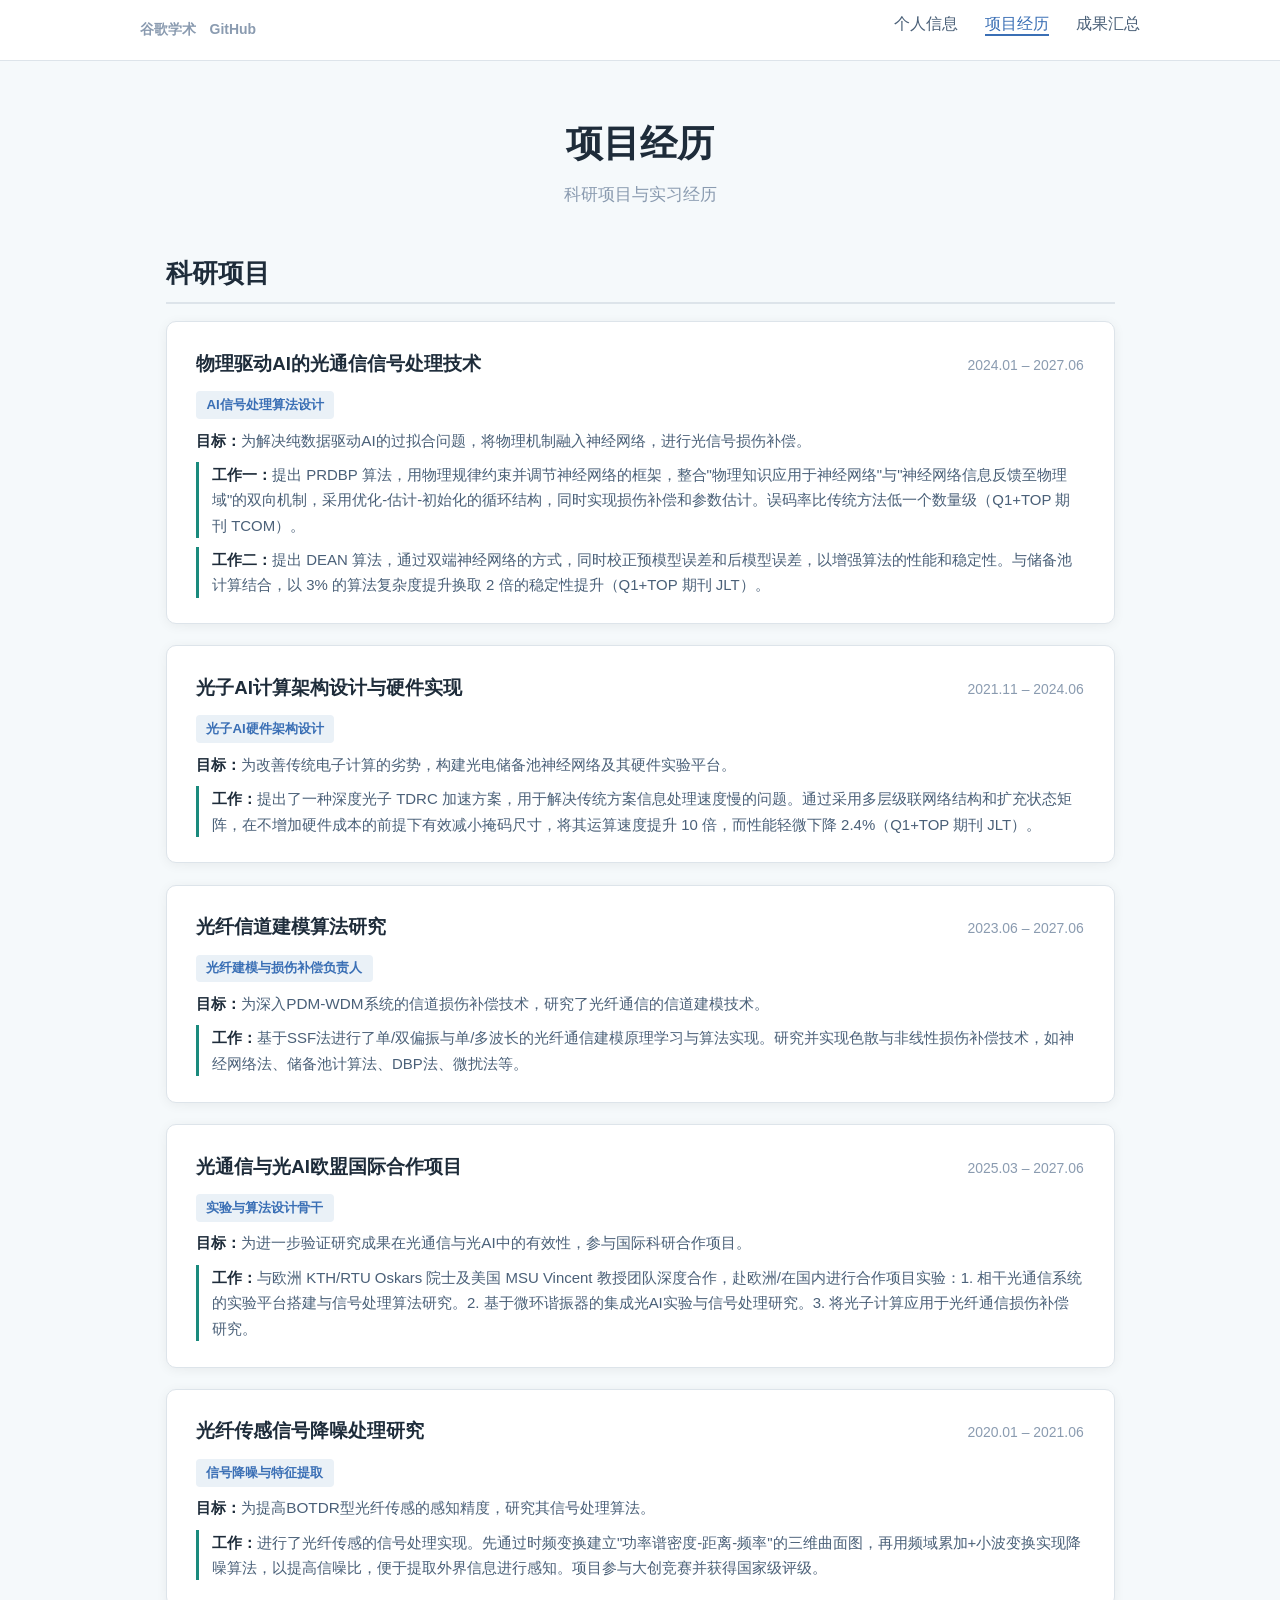
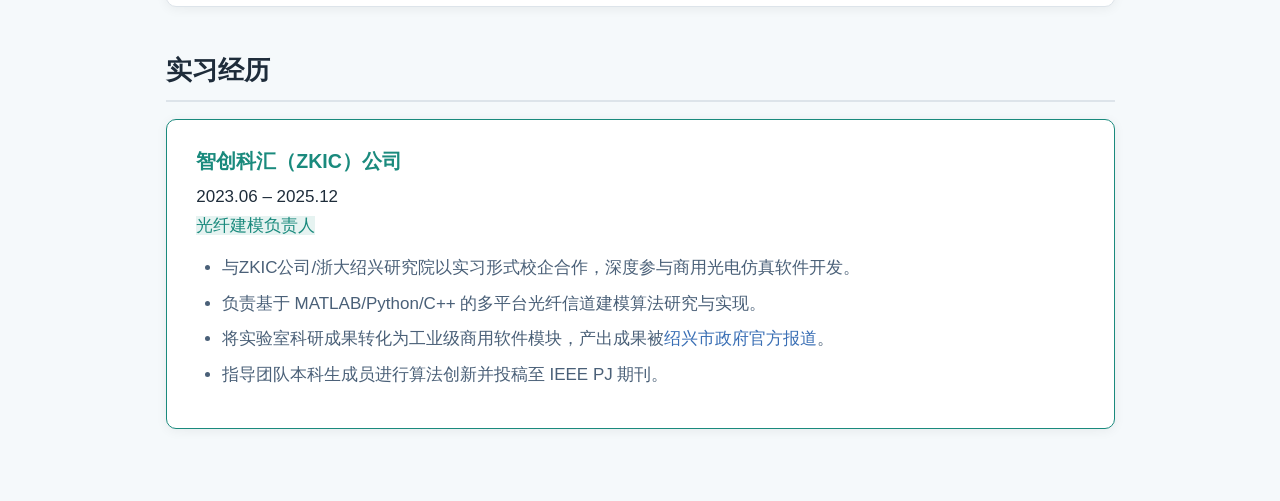
==== projects.html @ 1ad033b2 "update layout" ====
<!DOCTYPE html>
<html lang="zh-CN">
<head>
  <meta charset="UTF-8">
  <meta name="viewport" content="width=device-width, initial-scale=1.0">
  <title>项目经历</title>
  <link rel="stylesheet" href="css/style.css">
</head>
<body>

<nav>
  <div class="nav-inner">
    <div class="nav-ext">
      <a href="https://scholar.google.com/citations?user=K3w2-VYAAAAJ&hl=EN">谷歌学术</a>
      <a href="https://github.com/PDogan233">GitHub</a>
    </div>
    <ul class="nav-links">
      <li><a href="index.html" data-page="index.html">个人信息</a></li>
      <li><a href="projects.html" data-page="projects.html">项目经历</a></li>
      <li><a href="publications.html" data-page="publications.html">成果汇总</a></li>
    </ul>
  </div>
</nav>

<main>

  <h1 style="text-align:center;">项目经历</h1>
  <p style="text-align:center;color:var(--muted);margin-bottom:2rem;">科研项目与实习经历</p>

  <!-- ====== 科研项目 ====== -->
  <h2>科研项目</h2>

  <!-- Project 1 -->
  <div class="proj-card">
    <div class="proj-head">
      <h3>物理驱动AI的光通信信号处理技术</h3>
      <span class="proj-period">2024.01 – 2027.06</span>
    </div>
    <span class="proj-role">AI信号处理算法设计</span>
    <div class="proj-goal"><strong>目标：</strong>为解决纯数据驱动AI的过拟合问题，将物理机制融入神经网络，进行光信号损伤补偿。</div>
    <div class="proj-outcome">
      <strong>工作一：</strong>提出 PRDBP 算法，用物理规律约束并调节神经网络的框架，整合"物理知识应用于神经网络"与"神经网络信息反馈至物理域"的双向机制，采用优化-估计-初始化的循环结构，同时实现损伤补偿和参数估计。误码率比传统方法低一个数量级（Q1+TOP 期刊 TCOM）。
    </div>
    <div class="proj-outcome" style="margin-top:.5rem;">
      <strong>工作二：</strong>提出 DEAN 算法，通过双端神经网络的方式，同时校正预模型误差和后模型误差，以增强算法的性能和稳定性。与储备池计算结合，以 3% 的算法复杂度提升换取 2 倍的稳定性提升（Q1+TOP 期刊 JLT）。
    </div>
  </div>

  <!-- Project 2 -->
  <div class="proj-card">
    <div class="proj-head">
      <h3>光子AI计算架构设计与硬件实现</h3>
      <span class="proj-period">2021.11 – 2024.06</span>
    </div>
    <span class="proj-role">光子AI硬件架构设计</span>
    <div class="proj-goal"><strong>目标：</strong>为改善传统电子计算的劣势，构建光电储备池神经网络及其硬件实验平台。</div>
    <div class="proj-outcome">
      <strong>工作：</strong>提出了一种深度光子 TDRC 加速方案，用于解决传统方案信息处理速度慢的问题。通过采用多层级联网络结构和扩充状态矩阵，在不增加硬件成本的前提下有效减小掩码尺寸，将其运算速度提升 10 倍，而性能轻微下降 2.4%（Q1+TOP 期刊 JLT）。
    </div>
  </div>

  <!-- Project 3 -->
  <div class="proj-card">
    <div class="proj-head">
      <h3>光纤信道建模算法研究</h3>
      <span class="proj-period">2023.06 – 2027.06</span>
    </div>
    <span class="proj-role">光纤建模与损伤补偿负责人</span>
    <div class="proj-goal"><strong>目标：</strong>为深入PDM-WDM系统的信道损伤补偿技术，研究了光纤通信的信道建模技术。</div>
    <div class="proj-outcome">
      <strong>工作：</strong>基于SSF法进行了单/双偏振与单/多波长的光纤通信建模原理学习与算法实现。研究并实现色散与非线性损伤补偿技术，如神经网络法、储备池计算法、DBP法、微扰法等。
    </div>
  </div>

  <!-- Project 4 -->
  <div class="proj-card">
    <div class="proj-head">
      <h3>光通信与光AI欧盟国际合作项目</h3>
      <span class="proj-period">2025.03 – 2027.06</span>
    </div>
    <span class="proj-role">实验与算法设计骨干</span>
    <div class="proj-goal"><strong>目标：</strong>为进一步验证研究成果在光通信与光AI中的有效性，参与国际科研合作项目。</div>
    <div class="proj-outcome">
      <strong>工作：</strong>与欧洲 KTH/RTU Oskars 院士及美国 MSU Vincent 教授团队深度合作，赴欧洲/在国内进行合作项目实验：1. 相干光通信系统的实验平台搭建与信号处理算法研究。2. 基于微环谐振器的集成光AI实验与信号处理研究。3. 将光子计算应用于光纤通信损伤补偿研究。
    </div>
  </div>

  <!-- Project 5 -->
  <div class="proj-card">
    <div class="proj-head">
      <h3>光纤传感信号降噪处理研究</h3>
      <span class="proj-period">2020.01 – 2021.06</span>
    </div>
    <span class="proj-role">信号降噪与特征提取</span>
    <div class="proj-goal"><strong>目标：</strong>为提高BOTDR型光纤传感的感知精度，研究其信号处理算法。</div>
    <div class="proj-outcome">
      <strong>工作：</strong>进行了光纤传感的信号处理实现。先通过时频变换建立"功率谱密度-距离-频率"的三维曲面图，再用频域累加+小波变换实现降噪算法，以提高信噪比，便于提取外界信息进行感知。项目参与大创竞赛并获得国家级评级。
    </div>
  </div>

  <!-- ====== 实习经历 ====== -->
  <h2>实习经历</h2>

  <div class="intern-card">
    <div class="proj-head">
      <h3>智创科汇（ZKIC）公司</h3>
      <span class="proj-period">2023.06 – 2025.12</span>
    </div>
    <span class="proj-role" style="background:#e6f3f1;color:var(--accent);">光纤建模负责人</span>
    <ul style="margin-top:.75rem;">
      <li>与ZKIC公司/浙大绍兴研究院以实习形式校企合作，深度参与商用光电仿真软件开发。</li>
      <li>负责基于 MATLAB/Python/C++ 的多平台光纤信道建模算法研究与实现。</li>
      <li>将实验室科研成果转化为工业级商用软件模块，产出成果被<a href="https://mp.weixin.qq.com/s/rznr2Fu4Wmu6DRkxdVBb4A">绍兴市政府官方报道</a>。</li>
      <li>指导团队本科生成员进行算法创新并投稿至 IEEE PJ 期刊。</li>
    </ul>
  </div>

</main>


<script src="js/main.js"></script>
</body>
</html>
---- css/style.css ----
/* ===== Reset & Variables ===== */
*, *::before, *::after { box-sizing: border-box; margin: 0; padding: 0; }

:root {
  --bg:        #f5f9fb;
  --surface:   #ffffff;
  --primary:   #3a6fb5;
  --primary-d: #2b5590;
  --accent:    #1a8a7d;
  --text:      #1e2c3a;
  --text-l:    #4a6078;
  --border:    #dde4ea;
  --muted:     #8a9bb0;
  --radius:    10px;
  --shadow:    0 2px 12px rgba(0,0,0,.06);
  --max-w:     1000px;
}

html { font-size: 17px; scroll-behavior: smooth; }

body {
  font-family: -apple-system, BlinkMacSystemFont, "Segoe UI", Roboto, Oxygen,
    Ubuntu, Cantarell, "Helvetica Neue", "Microsoft YaHei", "微软雅黑", sans-serif;
  color: var(--text); background: var(--bg); line-height: 1.7;
  min-height: 100vh; display: flex; flex-direction: column;
}

/* ===== Navigation ===== */
nav {
  background: var(--surface); border-bottom: 1px solid var(--border);
  padding: 0 1.5rem; position: sticky; top: 0; z-index: 100;
}
.nav-inner {
  max-width: var(--max-w); margin: 0 auto;
  display: flex; align-items: center; justify-content: space-between; height: 60px;
}
.nav-ext { display: flex; gap: .8rem; align-items: center; }
.nav-ext a {
  font-size: .82rem; font-weight: 600; color: var(--muted); text-decoration: none;
  transition: color .2s;
}
.nav-ext a:hover { color: var(--primary); }
.nav-links { display: flex; gap: 1.6rem; list-style: none; align-items: center; }
.nav-links a {
  text-decoration: none; color: var(--text-l); font-weight: 500; font-size: 0.95rem;
  padding-bottom: 2px; border-bottom: 2px solid transparent; transition: color .2s;
}
.nav-links a:hover, .nav-links a.active { color: var(--primary); border-bottom-color: var(--primary); }

/* ===== Main ===== */
main {
  flex: 1; max-width: var(--max-w); width: 100%; margin: 0 auto; padding: 3rem 1.5rem;
}

/* ===== Typography ===== */
h1 { font-size: 2.2rem; color: var(--text); margin-bottom: .3rem; }
h2 {
  font-size: 1.5rem; color: var(--text); margin: 2.5rem 0 1rem;
  padding-bottom: .4rem; border-bottom: 2px solid var(--border);
}
h3 { font-size: 1.15rem; color: var(--primary); margin: 1.5rem 0 .5rem; }
p  { color: var(--text-l); margin-bottom: .75rem; }
a  { color: var(--primary); text-decoration: none; }
a:hover { text-decoration: underline; }
strong { color: var(--text); }
ul, ol { color: var(--text-l); margin: .5rem 0 .75rem 1.5rem; }
li { margin-bottom: .4rem; }
hr { border: none; border-top: 1px solid var(--border); margin: 2rem 0; }

/* ===== Tables ===== */
table { width: 100%; border-collapse: collapse; margin: 1rem 0; font-size: .88rem; }
td, th { padding: .5rem .75rem; border-bottom: 1px solid var(--border); color: var(--text-l); text-align: left; }
th { font-weight: 600; color: var(--text); }

/* ===== Cards ===== */
.card-grid {
  display: grid; grid-template-columns: repeat(auto-fill, minmax(260px, 1fr)); gap: 1rem; margin: 1rem 0;
}
.card {
  background: var(--surface); border: 1px solid var(--border);
  border-radius: var(--radius); padding: 1.25rem 1.5rem; box-shadow: var(--shadow);
}
.card h4 { color: var(--accent); margin-bottom: .3rem; font-size: .95rem; }

/* ===== Home / Personal Info ===== */
.hero {
  text-align: center; padding: .5rem 0 1rem;
  max-width: 640px; margin: 0 auto;
}
.hero-photo {
  width: 150px; height: 150px; border-radius: 50%;
  background: linear-gradient(135deg, #3a6fb5, #1a8a7d);
  display: inline-flex; align-items: center; justify-content: center;
  color: #fff; font-size: .8rem; font-weight: 500; text-align: center; line-height: 1.3;
  box-shadow: 0 6px 24px rgba(58,111,181,.22); margin-bottom: 1.5rem;
}
.hero h1 { font-size: 2.4rem; }
.hero h1 span { color: var(--primary); }
.hero .info-line { font-size: .95rem; color: var(--text-l); margin-bottom: .2rem; }

.info-table { width: 100%; max-width: 550px; margin: 0 auto 1.5rem; }
.info-table td { padding: .3rem .5rem; border: none; font-size: .9rem; }
.info-table td:first-child { font-weight: 600; color: var(--text); width: 85px; white-space: nowrap; }

/* ===== Education items ===== */
.edu-item {
  background: var(--surface); border: 1px solid var(--border);
  border-radius: var(--radius); padding: 1.25rem 1.5rem; margin-bottom: .75rem; box-shadow: var(--shadow);
}
.edu-item .edu-head { display: flex; justify-content: space-between; flex-wrap: wrap; gap: .5rem; margin-bottom: .25rem; }
.edu-item .edu-school { font-weight: 700; font-size: 1.05rem; color: var(--text); }
.edu-item .edu-period { font-size: .85rem; color: var(--muted); font-weight: 500; white-space: nowrap; }
.edu-item .edu-detail { font-size: .88rem; color: var(--text-l); margin-top: .2rem; }

/* ===== Research / Project cards ===== */
.proj-card {
  background: var(--surface); border: 1px solid var(--border);
  border-radius: var(--radius); padding: 1.5rem 1.75rem; margin-bottom: 1.25rem;
  box-shadow: var(--shadow); transition: transform .2s, box-shadow .2s;
}
.proj-card:hover { transform: translateY(-2px); box-shadow: 0 8px 28px rgba(0,0,0,.1); }
.proj-card h3 { font-size: 1.1rem; color: var(--text); margin: 0 0 .3rem; }
.proj-card .proj-head { display: flex; justify-content: space-between; flex-wrap: wrap; gap: .5rem; align-items: baseline; }
.proj-card .proj-period { font-size: .82rem; color: var(--muted); font-weight: 500; white-space: nowrap; }
.proj-card .proj-role { display: inline-block; background: #eaf1f7; color: var(--primary); padding: .15rem .6rem; border-radius: 4px; font-size: .78rem; font-weight: 600; margin: .4rem 0 .5rem; }
.proj-card .proj-goal { font-size: .9rem; color: var(--text-l); margin-bottom: .5rem; }
.proj-card .proj-outcome { font-size: .88rem; color: var(--text-l); padding-left: .75rem; border-left: 3px solid var(--accent); }

/* ===== Internship card ===== */
.intern-card {
  background: var(--surface); border: 1px solid var(--accent);
  border-radius: var(--radius); padding: 1.5rem 1.75rem; margin-bottom: 1.25rem;
  box-shadow: var(--shadow);
}
.intern-card h3 { color: var(--accent); margin: 0 0 .3rem; }

/* ===== Skills tags ===== */
.tags { display: flex; flex-wrap: wrap; gap: .4rem; margin-top: .5rem; }
.tag {
  background: #eaf1f7; color: var(--primary);
  padding: .25rem .65rem; border-radius: 20px; font-size: .8rem; font-weight: 500;
}

/* ===== Footer ===== */
footer {
  text-align: center; padding: 1.5rem; color: var(--muted);
  font-size: .8rem; border-top: 1px solid var(--border); background: var(--surface);
}

/* ===== Responsive ===== */
@media (max-width: 700px) {
  .nav-links { gap: .8rem; }
  .nav-links a { font-size: .82rem; }
  .hero h1 { font-size: 1.8rem; }
}
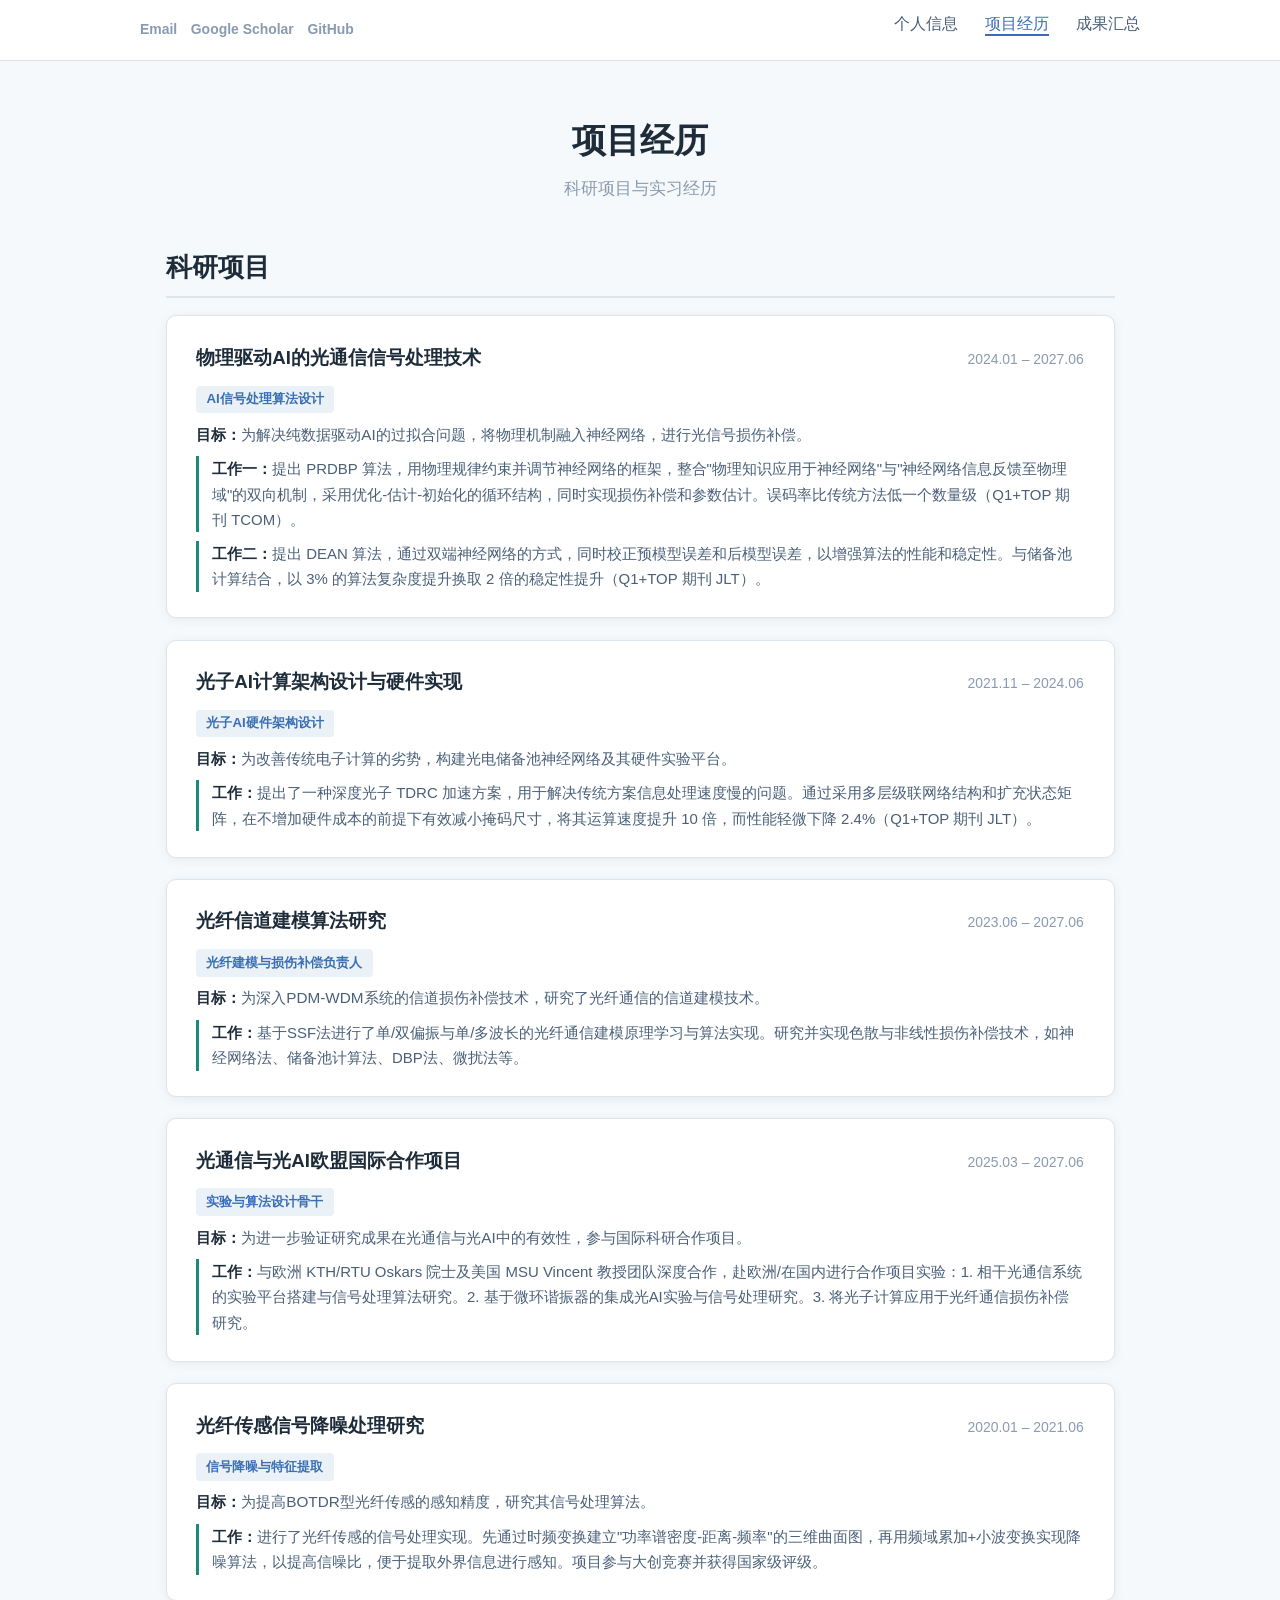
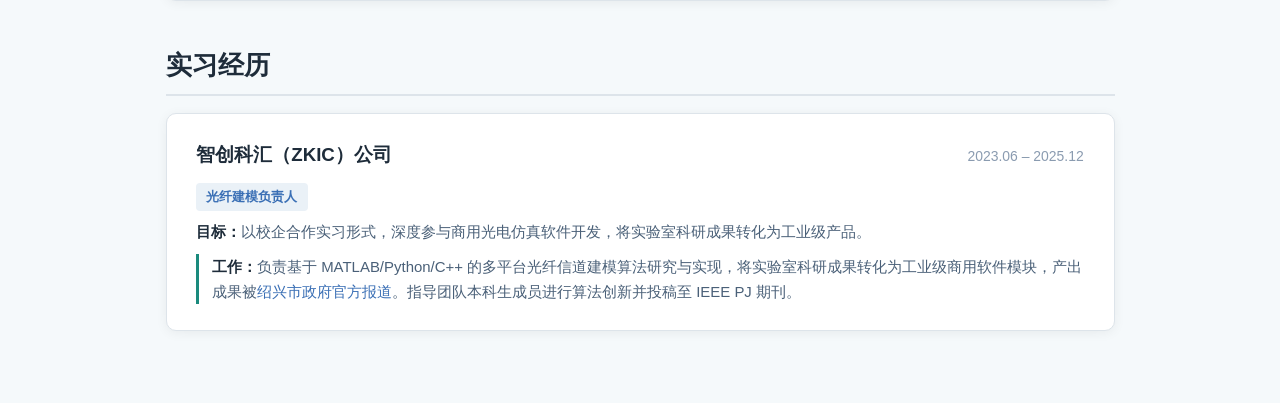
==== commit 72819940: "version init" ====
--- a/projects.html
+++ b/projects.html
@@ -11,7 +11,8 @@
 <nav>
   <div class="nav-inner">
     <div class="nav-ext">
-      <a href="https://scholar.google.com/citations?user=K3w2-VYAAAAJ&hl=EN">谷歌学术</a>
+      <a href="mailto:zhangjh914@zju.edu.cn">Email</a>
+      <a href="https://scholar.google.com/citations?user=K3w2-VYAAAAJ&hl=EN">Google Scholar</a>
       <a href="https://github.com/PDogan233">GitHub</a>
     </div>
     <ul class="nav-links">
@@ -101,18 +102,16 @@
   <!-- ====== 实习经历 ====== -->
   <h2>实习经历</h2>
 
-  <div class="intern-card">
+  <div class="proj-card">
     <div class="proj-head">
       <h3>智创科汇（ZKIC）公司</h3>
       <span class="proj-period">2023.06 – 2025.12</span>
     </div>
-    <span class="proj-role" style="background:#e6f3f1;color:var(--accent);">光纤建模负责人</span>
-    <ul style="margin-top:.75rem;">
-      <li>与ZKIC公司/浙大绍兴研究院以实习形式校企合作，深度参与商用光电仿真软件开发。</li>
-      <li>负责基于 MATLAB/Python/C++ 的多平台光纤信道建模算法研究与实现。</li>
-      <li>将实验室科研成果转化为工业级商用软件模块，产出成果被<a href="https://mp.weixin.qq.com/s/rznr2Fu4Wmu6DRkxdVBb4A">绍兴市政府官方报道</a>。</li>
-      <li>指导团队本科生成员进行算法创新并投稿至 IEEE PJ 期刊。</li>
-    </ul>
+    <span class="proj-role">光纤建模负责人</span>
+    <div class="proj-goal"><strong>目标：</strong>以校企合作实习形式，深度参与商用光电仿真软件开发，将实验室科研成果转化为工业级产品。</div>
+    <div class="proj-outcome">
+      <strong>工作：</strong>负责基于 MATLAB/Python/C++ 的多平台光纤信道建模算法研究与实现，将实验室科研成果转化为工业级商用软件模块，产出成果被<a href="https://mp.weixin.qq.com/s/rznr2Fu4Wmu6DRkxdVBb4A">绍兴市政府官方报道</a>。指导团队本科生成员进行算法创新并投稿至 IEEE PJ 期刊。
+    </div>
   </div>
 
 </main>
--- a/css/style.css
+++ b/css/style.css
@@ -53,7 +53,7 @@
 }
 
 /* ===== Typography ===== */
-h1 { font-size: 2.2rem; color: var(--text); margin-bottom: .3rem; }
+h1 { font-size: 2.0rem; color: var(--text); margin-bottom: .3rem; }
 h2 {
   font-size: 1.5rem; color: var(--text); margin: 2.5rem 0 1rem;
   padding-bottom: .4rem; border-bottom: 2px solid var(--border);
@@ -88,13 +88,11 @@
   max-width: 640px; margin: 0 auto;
 }
 .hero-photo {
-  width: 150px; height: 150px; border-radius: 50%;
-  background: linear-gradient(135deg, #3a6fb5, #1a8a7d);
-  display: inline-flex; align-items: center; justify-content: center;
-  color: #fff; font-size: .8rem; font-weight: 500; text-align: center; line-height: 1.3;
-  box-shadow: 0 6px 24px rgba(58,111,181,.22); margin-bottom: 1.5rem;
+  width: 150px; height: 210px; border-radius: 6px;
+  object-fit: cover; display: block; margin: 0 auto 1.5rem;
+  box-shadow: 0 6px 24px rgba(58,111,181,.22);
 }
-.hero h1 { font-size: 2.4rem; }
+.hero h1 { font-size: 1.8rem; }
 .hero h1 span { color: var(--primary); }
 .hero .info-line { font-size: .95rem; color: var(--text-l); margin-bottom: .2rem; }
 
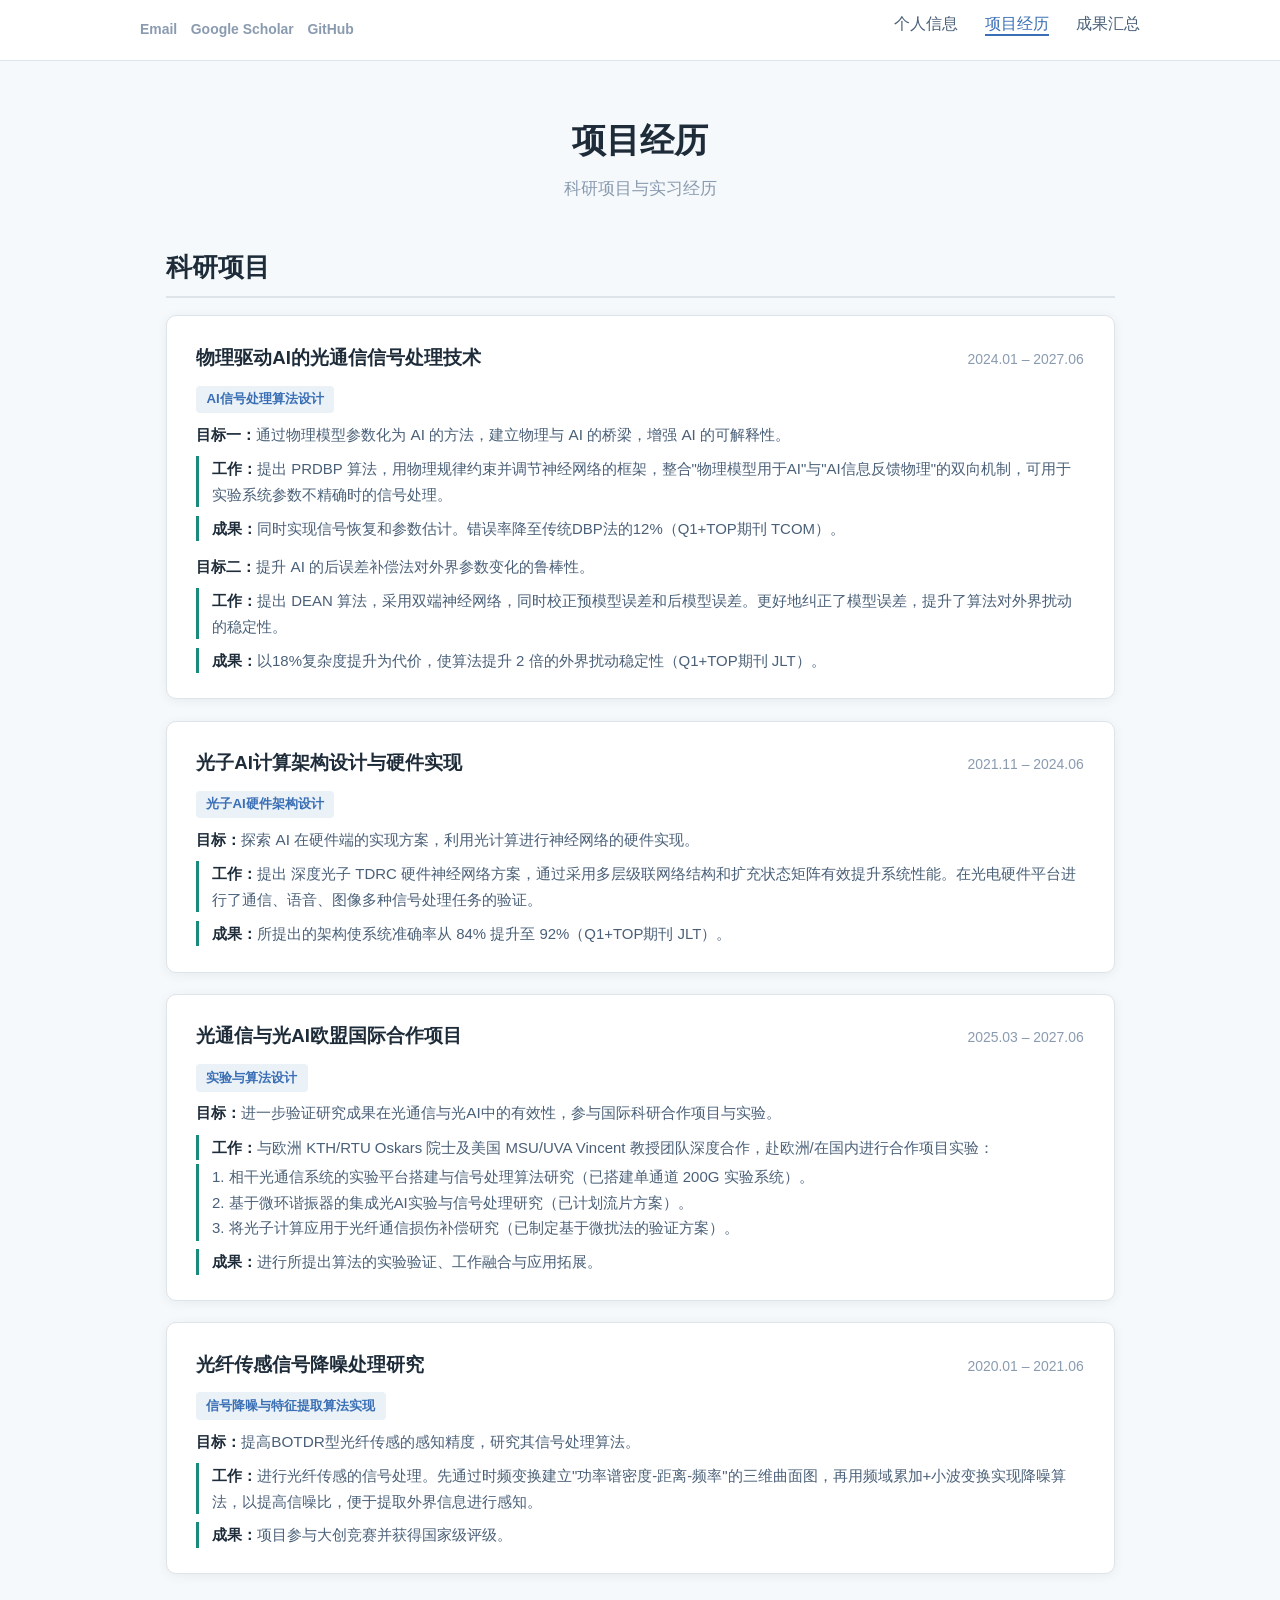
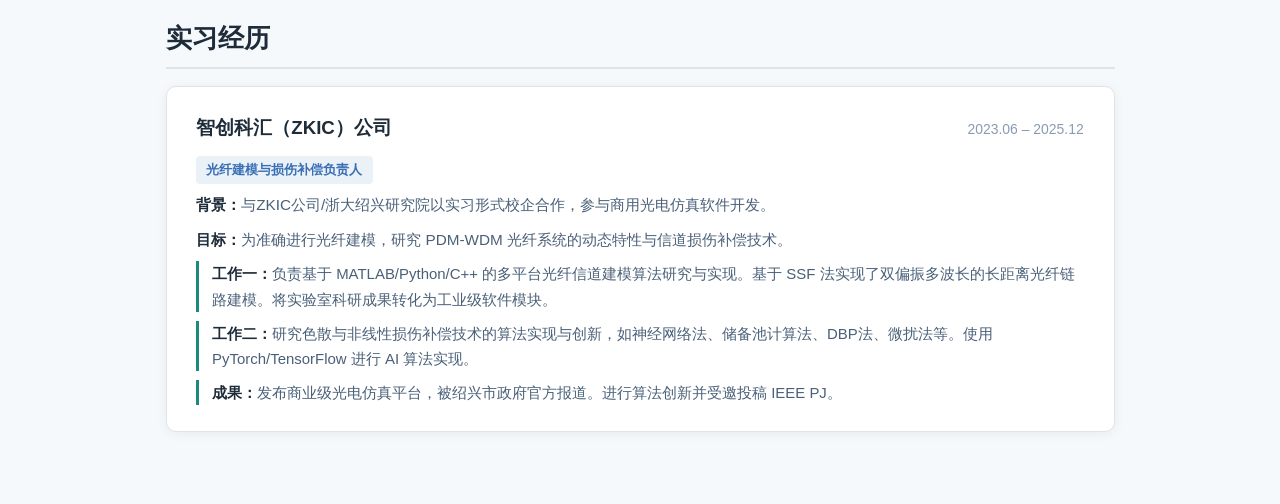
==== commit e6e0f2a3: "update project des" ====
--- a/projects.html
+++ b/projects.html
@@ -38,12 +38,19 @@
       <span class="proj-period">2024.01 – 2027.06</span>
     </div>
     <span class="proj-role">AI信号处理算法设计</span>
-    <div class="proj-goal"><strong>目标：</strong>为解决纯数据驱动AI的过拟合问题，将物理机制融入神经网络，进行光信号损伤补偿。</div>
+    <div class="proj-goal"><strong>目标一：</strong>通过物理模型参数化为 AI 的方法，建立物理与 AI 的桥梁，增强 AI 的可解释性。</div>
     <div class="proj-outcome">
-      <strong>工作一：</strong>提出 PRDBP 算法，用物理规律约束并调节神经网络的框架，整合"物理知识应用于神经网络"与"神经网络信息反馈至物理域"的双向机制，采用优化-估计-初始化的循环结构，同时实现损伤补偿和参数估计。误码率比传统方法低一个数量级（Q1+TOP 期刊 TCOM）。
+      <strong>工作：</strong>提出 PRDBP 算法，用物理规律约束并调节神经网络的框架，整合"物理模型用于AI"与"AI信息反馈物理"的双向机制，可用于实验系统参数不精确时的信号处理。
     </div>
     <div class="proj-outcome" style="margin-top:.5rem;">
-      <strong>工作二：</strong>提出 DEAN 算法，通过双端神经网络的方式，同时校正预模型误差和后模型误差，以增强算法的性能和稳定性。与储备池计算结合，以 3% 的算法复杂度提升换取 2 倍的稳定性提升（Q1+TOP 期刊 JLT）。
+      <strong>成果：</strong>同时实现信号恢复和参数估计。错误率降至传统DBP法的12%（Q1+TOP期刊 TCOM）。
+    </div>
+    <div class="proj-goal" style="margin-top:.75rem;"><strong>目标二：</strong>提升 AI 的后误差补偿法对外界参数变化的鲁棒性。</div>
+    <div class="proj-outcome">
+      <strong>工作：</strong>提出 DEAN 算法，采用双端神经网络，同时校正预模型误差和后模型误差。更好地纠正了模型误差，提升了算法对外界扰动的稳定性。
+    </div>
+    <div class="proj-outcome" style="margin-top:.5rem;">
+      <strong>成果：</strong>以18%复杂度提升为代价，使算法提升 2 倍的外界扰动稳定性（Q1+TOP期刊 JLT）。
     </div>
   </div>
 
@@ -54,48 +61,53 @@
       <span class="proj-period">2021.11 – 2024.06</span>
     </div>
     <span class="proj-role">光子AI硬件架构设计</span>
-    <div class="proj-goal"><strong>目标：</strong>为改善传统电子计算的劣势，构建光电储备池神经网络及其硬件实验平台。</div>
+    <div class="proj-goal"><strong>目标：</strong>探索 AI 在硬件端的实现方案，利用光计算进行神经网络的硬件实现。</div>
     <div class="proj-outcome">
-      <strong>工作：</strong>提出了一种深度光子 TDRC 加速方案，用于解决传统方案信息处理速度慢的问题。通过采用多层级联网络结构和扩充状态矩阵，在不增加硬件成本的前提下有效减小掩码尺寸，将其运算速度提升 10 倍，而性能轻微下降 2.4%（Q1+TOP 期刊 JLT）。
+      <strong>工作：</strong>提出 深度光子 TDRC 硬件神经网络方案，通过采用多层级联网络结构和扩充状态矩阵有效提升系统性能。在光电硬件平台进行了通信、语音、图像多种信号处理任务的验证。
+    </div>
+    <div class="proj-outcome" style="margin-top:.5rem;">
+      <strong>成果：</strong>所提出的架构使系统准确率从 84% 提升至 92%（Q1+TOP期刊 JLT）。
     </div>
   </div>
 
   <!-- Project 3 -->
   <div class="proj-card">
     <div class="proj-head">
-      <h3>光纤信道建模算法研究</h3>
-      <span class="proj-period">2023.06 – 2027.06</span>
+      <h3>光通信与光AI欧盟国际合作项目</h3>
+      <span class="proj-period">2025.03 – 2027.06</span>
     </div>
-    <span class="proj-role">光纤建模与损伤补偿负责人</span>
-    <div class="proj-goal"><strong>目标：</strong>为深入PDM-WDM系统的信道损伤补偿技术，研究了光纤通信的信道建模技术。</div>
+    <span class="proj-role">实验与算法设计</span>
+    <div class="proj-goal"><strong>目标：</strong>进一步验证研究成果在光通信与光AI中的有效性，参与国际科研合作项目与实验。</div>
     <div class="proj-outcome">
-      <strong>工作：</strong>基于SSF法进行了单/双偏振与单/多波长的光纤通信建模原理学习与算法实现。研究并实现色散与非线性损伤补偿技术，如神经网络法、储备池计算法、DBP法、微扰法等。
+      <strong>工作：</strong>与欧洲 KTH/RTU Oskars 院士及美国 MSU/UVA Vincent 教授团队深度合作，赴欧洲/在国内进行合作项目实验：
+    </div>
+    <div class="proj-outcome" style="margin-top:.25rem;">
+      1. 相干光通信系统的实验平台搭建与信号处理算法研究（已搭建单通道 200G 实验系统）。
+    </div>
+    <div class="proj-outcome">
+      2. 基于微环谐振器的集成光AI实验与信号处理研究（已计划流片方案）。
+    </div>
+    <div class="proj-outcome">
+      3. 将光子计算应用于光纤通信损伤补偿研究（已制定基于微扰法的验证方案）。
+    </div>
+    <div class="proj-outcome" style="margin-top:.5rem;">
+      <strong>成果：</strong>进行所提出算法的实验验证、工作融合与应用拓展。
     </div>
   </div>
 
   <!-- Project 4 -->
   <div class="proj-card">
     <div class="proj-head">
-      <h3>光通信与光AI欧盟国际合作项目</h3>
-      <span class="proj-period">2025.03 – 2027.06</span>
-    </div>
-    <span class="proj-role">实验与算法设计骨干</span>
-    <div class="proj-goal"><strong>目标：</strong>为进一步验证研究成果在光通信与光AI中的有效性，参与国际科研合作项目。</div>
-    <div class="proj-outcome">
-      <strong>工作：</strong>与欧洲 KTH/RTU Oskars 院士及美国 MSU Vincent 教授团队深度合作，赴欧洲/在国内进行合作项目实验：1. 相干光通信系统的实验平台搭建与信号处理算法研究。2. 基于微环谐振器的集成光AI实验与信号处理研究。3. 将光子计算应用于光纤通信损伤补偿研究。
-    </div>
-  </div>
-
-  <!-- Project 5 -->
-  <div class="proj-card">
-    <div class="proj-head">
       <h3>光纤传感信号降噪处理研究</h3>
       <span class="proj-period">2020.01 – 2021.06</span>
     </div>
-    <span class="proj-role">信号降噪与特征提取</span>
-    <div class="proj-goal"><strong>目标：</strong>为提高BOTDR型光纤传感的感知精度，研究其信号处理算法。</div>
+    <span class="proj-role">信号降噪与特征提取算法实现</span>
+    <div class="proj-goal"><strong>目标：</strong>提高BOTDR型光纤传感的感知精度，研究其信号处理算法。</div>
     <div class="proj-outcome">
-      <strong>工作：</strong>进行了光纤传感的信号处理实现。先通过时频变换建立"功率谱密度-距离-频率"的三维曲面图，再用频域累加+小波变换实现降噪算法，以提高信噪比，便于提取外界信息进行感知。项目参与大创竞赛并获得国家级评级。
+      <strong>工作：</strong>进行光纤传感的信号处理。先通过时频变换建立"功率谱密度-距离-频率"的三维曲面图，再用频域累加+小波变换实现降噪算法，以提高信噪比，便于提取外界信息进行感知。
+    </div>
+    <div class="proj-outcome" style="margin-top:.5rem;">
+      <strong>成果：</strong>项目参与大创竞赛并获得国家级评级。
     </div>
   </div>
 
@@ -107,10 +119,17 @@
       <h3>智创科汇（ZKIC）公司</h3>
       <span class="proj-period">2023.06 – 2025.12</span>
     </div>
-    <span class="proj-role">光纤建模负责人</span>
-    <div class="proj-goal"><strong>目标：</strong>以校企合作实习形式，深度参与商用光电仿真软件开发，将实验室科研成果转化为工业级产品。</div>
+    <span class="proj-role">光纤建模与损伤补偿负责人</span>
+    <div class="proj-goal"><strong>背景：</strong>与ZKIC公司/浙大绍兴研究院以实习形式校企合作，参与商用光电仿真软件开发。</div>
+    <div class="proj-goal" style="margin-top:.5rem;"><strong>目标：</strong>为准确进行光纤建模，研究 PDM-WDM 光纤系统的动态特性与信道损伤补偿技术。</div>
     <div class="proj-outcome">
-      <strong>工作：</strong>负责基于 MATLAB/Python/C++ 的多平台光纤信道建模算法研究与实现，将实验室科研成果转化为工业级商用软件模块，产出成果被<a href="https://mp.weixin.qq.com/s/rznr2Fu4Wmu6DRkxdVBb4A">绍兴市政府官方报道</a>。指导团队本科生成员进行算法创新并投稿至 IEEE PJ 期刊。
+      <strong>工作一：</strong>负责基于 MATLAB/Python/C++ 的多平台光纤信道建模算法研究与实现。基于 SSF 法实现了双偏振多波长的长距离光纤链路建模。将实验室科研成果转化为工业级软件模块。
+    </div>
+    <div class="proj-outcome" style="margin-top:.5rem;">
+      <strong>工作二：</strong>研究色散与非线性损伤补偿技术的算法实现与创新，如神经网络法、储备池计算法、DBP法、微扰法等。使用 PyTorch/TensorFlow 进行 AI 算法实现。
+    </div>
+    <div class="proj-outcome" style="margin-top:.5rem;">
+      <strong>成果：</strong>发布商业级光电仿真平台，被绍兴市政府官方报道。进行算法创新并受邀投稿 IEEE PJ。
     </div>
   </div>
 
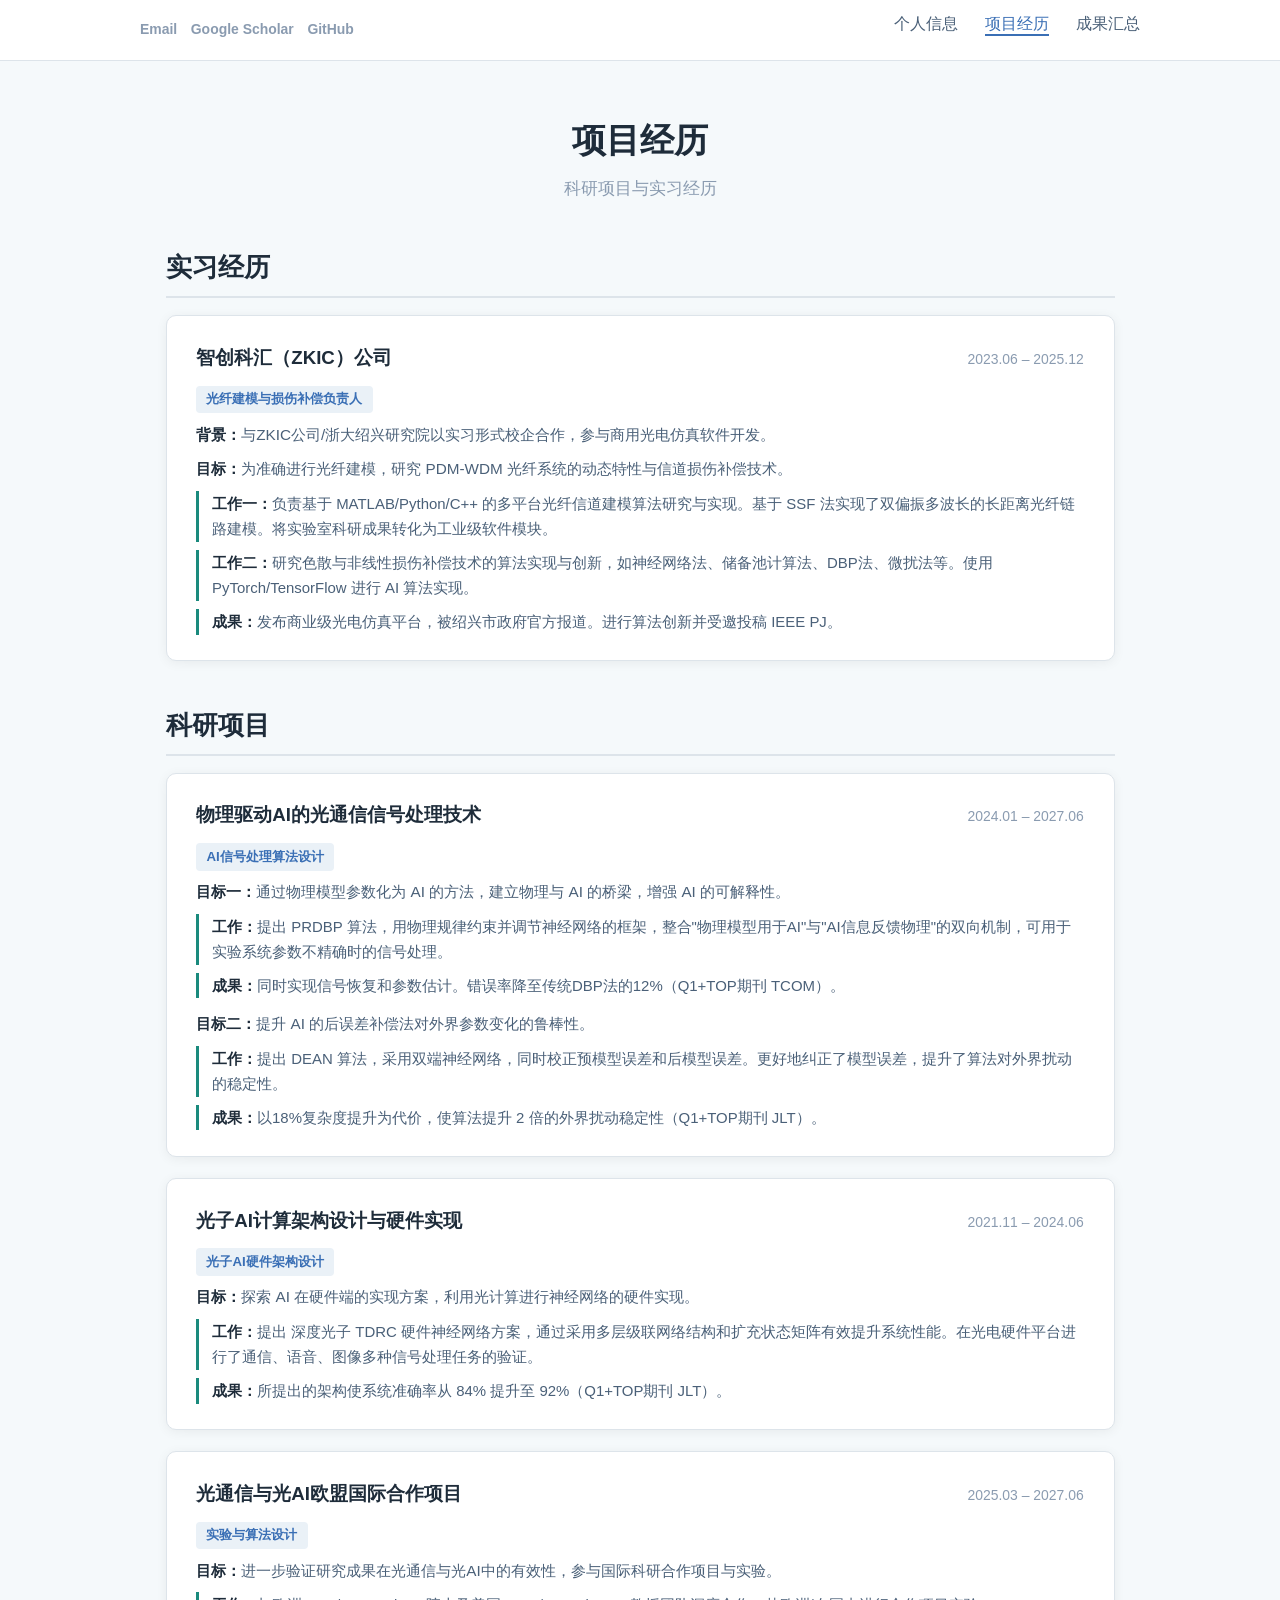
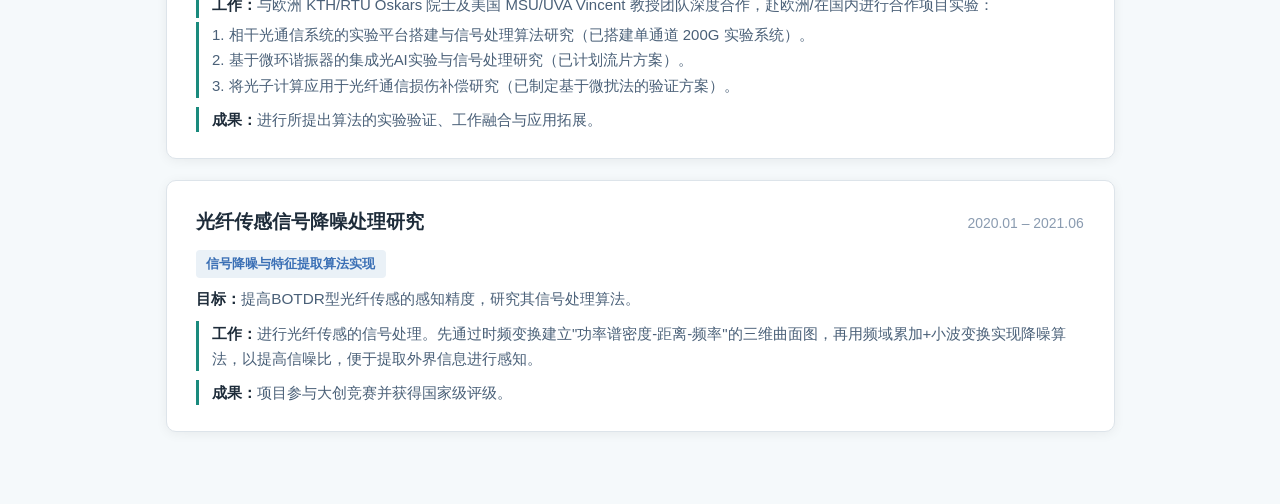
==== commit 70043717: "update details" ====
--- a/projects.html
+++ b/projects.html
@@ -27,6 +27,29 @@
 
   <h1 style="text-align:center;">项目经历</h1>
   <p style="text-align:center;color:var(--muted);margin-bottom:2rem;">科研项目与实习经历</p>
+
+
+  <!-- ====== 实习经历 ====== -->
+  <h2>实习经历</h2>
+
+  <div class="proj-card">
+    <div class="proj-head">
+      <h3>智创科汇（ZKIC）公司</h3>
+      <span class="proj-period">2023.06 – 2025.12</span>
+    </div>
+    <span class="proj-role">光纤建模与损伤补偿负责人</span>
+    <div class="proj-goal"><strong>背景：</strong>与ZKIC公司/浙大绍兴研究院以实习形式校企合作，参与商用光电仿真软件开发。</div>
+    <div class="proj-goal" style="margin-top:.5rem;"><strong>目标：</strong>为准确进行光纤建模，研究 PDM-WDM 光纤系统的动态特性与信道损伤补偿技术。</div>
+    <div class="proj-outcome">
+      <strong>工作一：</strong>负责基于 MATLAB/Python/C++ 的多平台光纤信道建模算法研究与实现。基于 SSF 法实现了双偏振多波长的长距离光纤链路建模。将实验室科研成果转化为工业级软件模块。
+    </div>
+    <div class="proj-outcome" style="margin-top:.5rem;">
+      <strong>工作二：</strong>研究色散与非线性损伤补偿技术的算法实现与创新，如神经网络法、储备池计算法、DBP法、微扰法等。使用 PyTorch/TensorFlow 进行 AI 算法实现。
+    </div>
+    <div class="proj-outcome" style="margin-top:.5rem;">
+      <strong>成果：</strong>发布商业级光电仿真平台，被绍兴市政府官方报道。进行算法创新并受邀投稿 IEEE PJ。
+    </div>
+  </div>
 
   <!-- ====== 科研项目 ====== -->
   <h2>科研项目</h2>
@@ -111,27 +134,7 @@
     </div>
   </div>
 
-  <!-- ====== 实习经历 ====== -->
-  <h2>实习经历</h2>
 
-  <div class="proj-card">
-    <div class="proj-head">
-      <h3>智创科汇（ZKIC）公司</h3>
-      <span class="proj-period">2023.06 – 2025.12</span>
-    </div>
-    <span class="proj-role">光纤建模与损伤补偿负责人</span>
-    <div class="proj-goal"><strong>背景：</strong>与ZKIC公司/浙大绍兴研究院以实习形式校企合作，参与商用光电仿真软件开发。</div>
-    <div class="proj-goal" style="margin-top:.5rem;"><strong>目标：</strong>为准确进行光纤建模，研究 PDM-WDM 光纤系统的动态特性与信道损伤补偿技术。</div>
-    <div class="proj-outcome">
-      <strong>工作一：</strong>负责基于 MATLAB/Python/C++ 的多平台光纤信道建模算法研究与实现。基于 SSF 法实现了双偏振多波长的长距离光纤链路建模。将实验室科研成果转化为工业级软件模块。
-    </div>
-    <div class="proj-outcome" style="margin-top:.5rem;">
-      <strong>工作二：</strong>研究色散与非线性损伤补偿技术的算法实现与创新，如神经网络法、储备池计算法、DBP法、微扰法等。使用 PyTorch/TensorFlow 进行 AI 算法实现。
-    </div>
-    <div class="proj-outcome" style="margin-top:.5rem;">
-      <strong>成果：</strong>发布商业级光电仿真平台，被绍兴市政府官方报道。进行算法创新并受邀投稿 IEEE PJ。
-    </div>
-  </div>
 
 </main>
 
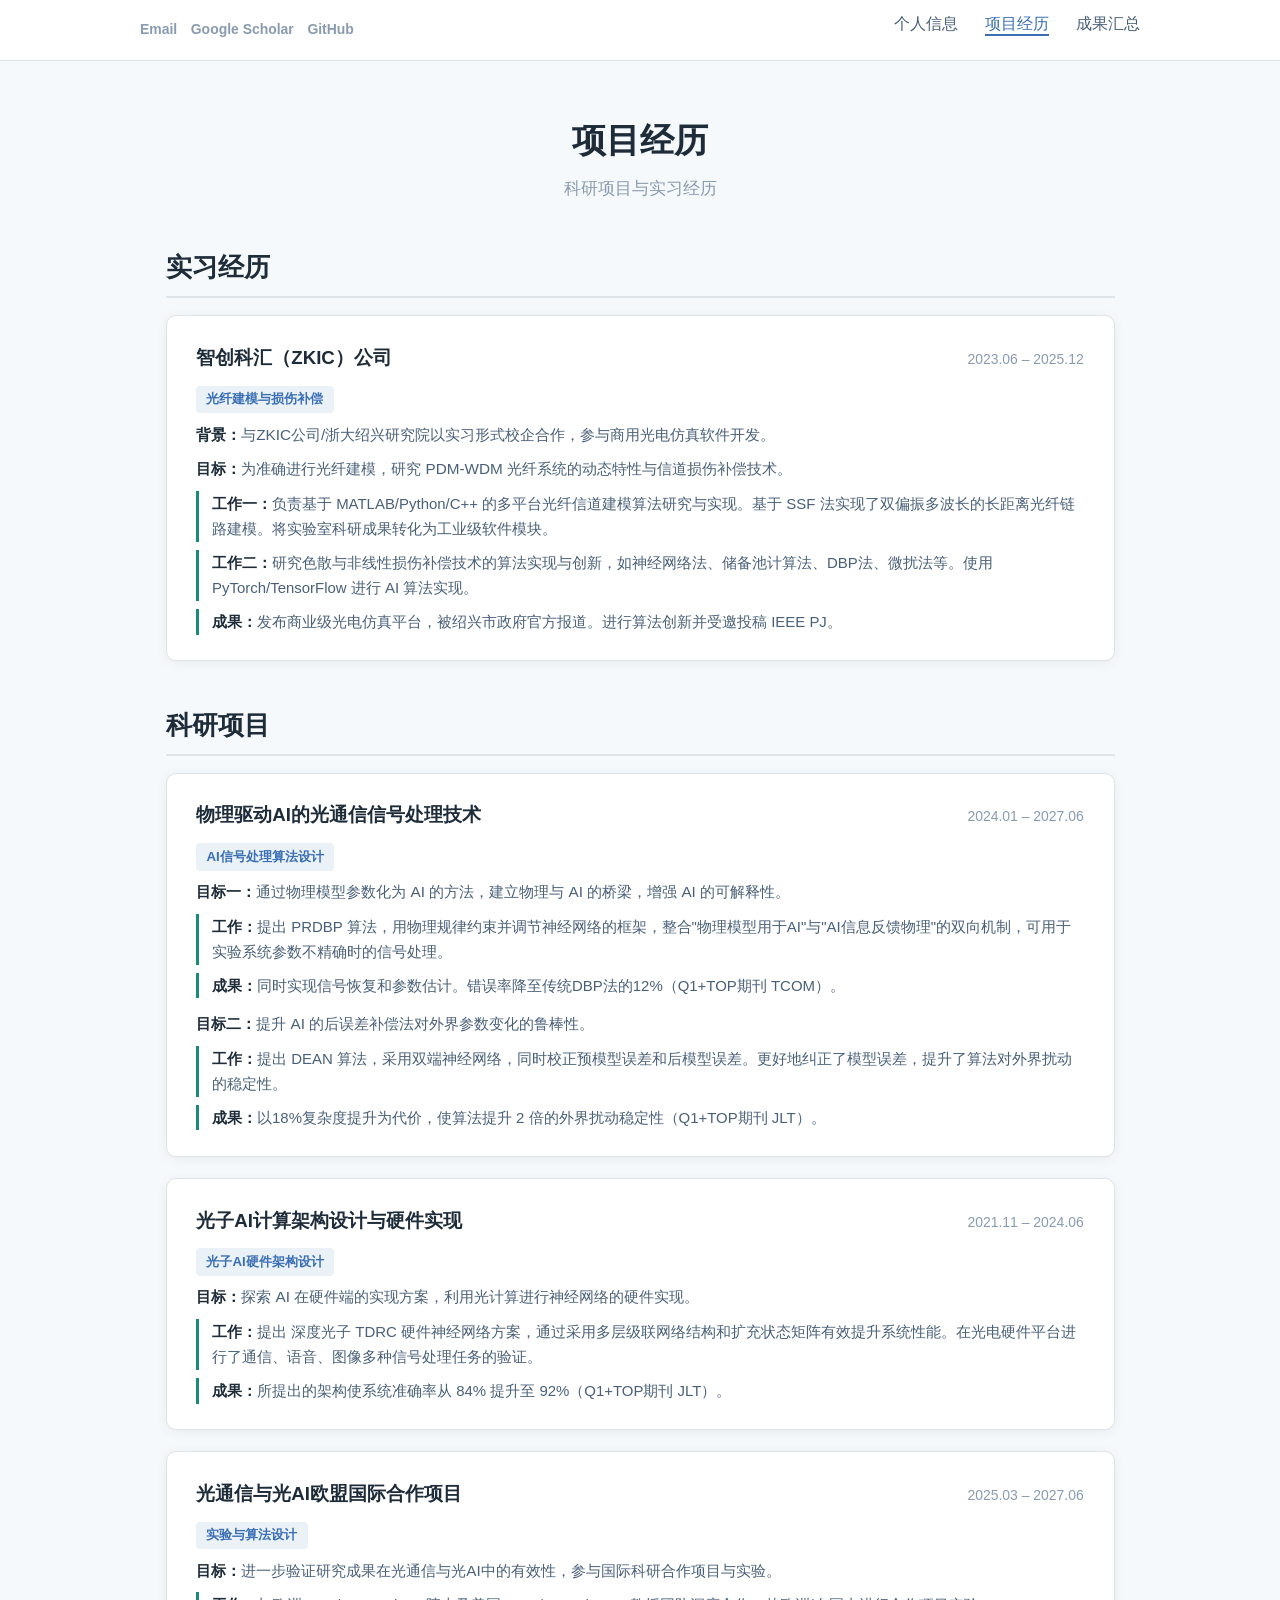
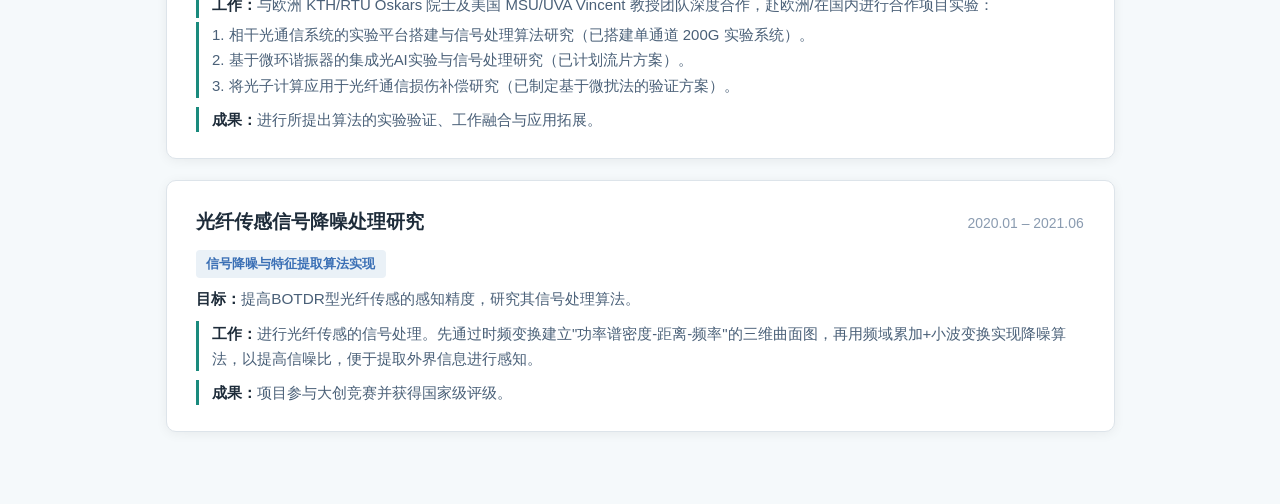
==== commit 2c30d567: "update pub" ====
--- a/projects.html
+++ b/projects.html
@@ -37,7 +37,7 @@
       <h3>智创科汇（ZKIC）公司</h3>
       <span class="proj-period">2023.06 – 2025.12</span>
     </div>
-    <span class="proj-role">光纤建模与损伤补偿负责人</span>
+    <span class="proj-role">光纤建模与损伤补偿</span>
     <div class="proj-goal"><strong>背景：</strong>与ZKIC公司/浙大绍兴研究院以实习形式校企合作，参与商用光电仿真软件开发。</div>
     <div class="proj-goal" style="margin-top:.5rem;"><strong>目标：</strong>为准确进行光纤建模，研究 PDM-WDM 光纤系统的动态特性与信道损伤补偿技术。</div>
     <div class="proj-outcome">
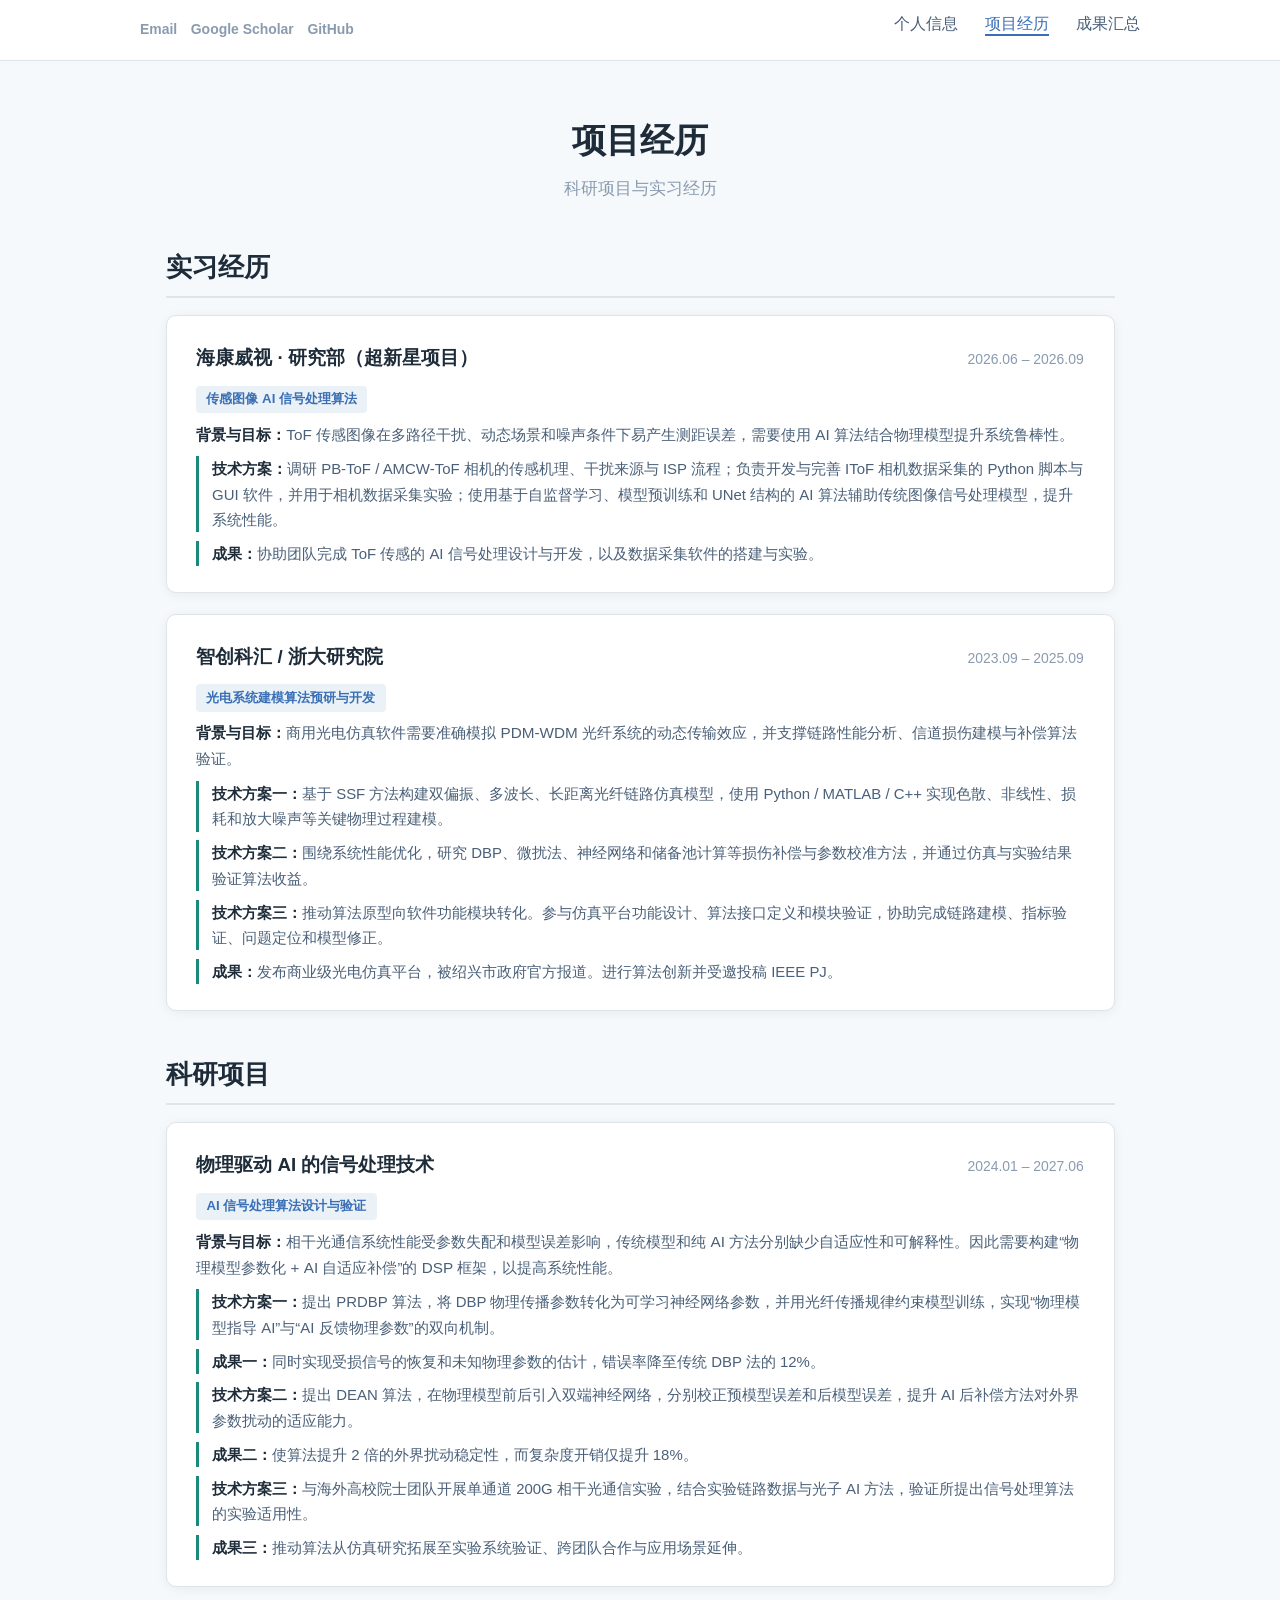
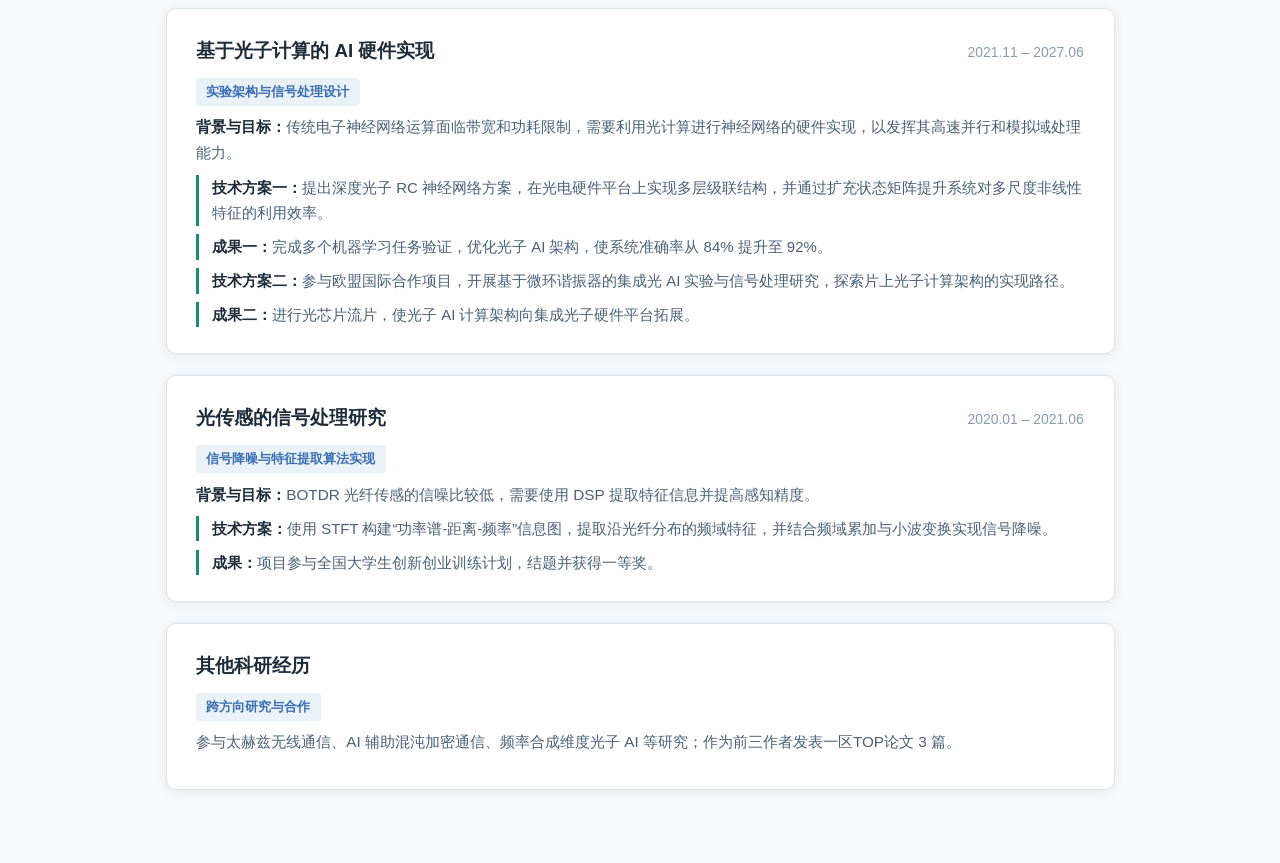
==== commit 8eadc753: "update hik" ====
--- a/projects.html
+++ b/projects.html
@@ -28,23 +28,39 @@
   <h1 style="text-align:center;">项目经历</h1>
   <p style="text-align:center;color:var(--muted);margin-bottom:2rem;">科研项目与实习经历</p>
 
-
   <!-- ====== 实习经历 ====== -->
   <h2>实习经历</h2>
 
   <div class="proj-card">
     <div class="proj-head">
-      <h3>智创科汇（ZKIC）公司</h3>
-      <span class="proj-period">2023.06 – 2025.12</span>
+      <h3>海康威视 · 研究部（超新星项目）</h3>
+      <span class="proj-period">2026.06 – 2026.09</span>
     </div>
-    <span class="proj-role">光纤建模与损伤补偿</span>
-    <div class="proj-goal"><strong>背景：</strong>与ZKIC公司/浙大绍兴研究院以实习形式校企合作，参与商用光电仿真软件开发。</div>
-    <div class="proj-goal" style="margin-top:.5rem;"><strong>目标：</strong>为准确进行光纤建模，研究 PDM-WDM 光纤系统的动态特性与信道损伤补偿技术。</div>
+    <span class="proj-role">传感图像 AI 信号处理算法</span>
+    <div class="proj-goal"><strong>背景与目标：</strong>ToF 传感图像在多路径干扰、动态场景和噪声条件下易产生测距误差，需要使用 AI 算法结合物理模型提升系统鲁棒性。</div>
     <div class="proj-outcome">
-      <strong>工作一：</strong>负责基于 MATLAB/Python/C++ 的多平台光纤信道建模算法研究与实现。基于 SSF 法实现了双偏振多波长的长距离光纤链路建模。将实验室科研成果转化为工业级软件模块。
+      <strong>技术方案：</strong>调研 PB-ToF / AMCW-ToF 相机的传感机理、干扰来源与 ISP 流程；负责开发与完善 IToF 相机数据采集的 Python 脚本与 GUI 软件，并用于相机数据采集实验；使用基于自监督学习、模型预训练和 UNet 结构的 AI 算法辅助传统图像信号处理模型，提升系统性能。
     </div>
     <div class="proj-outcome" style="margin-top:.5rem;">
-      <strong>工作二：</strong>研究色散与非线性损伤补偿技术的算法实现与创新，如神经网络法、储备池计算法、DBP法、微扰法等。使用 PyTorch/TensorFlow 进行 AI 算法实现。
+      <strong>成果：</strong>协助团队完成 ToF 传感的 AI 信号处理设计与开发，以及数据采集软件的搭建与实验。
+    </div>
+  </div>
+
+  <div class="proj-card">
+    <div class="proj-head">
+      <h3>智创科汇 / 浙大研究院</h3>
+      <span class="proj-period">2023.09 – 2025.09</span>
+    </div>
+    <span class="proj-role">光电系统建模算法预研与开发</span>
+    <div class="proj-goal"><strong>背景与目标：</strong>商用光电仿真软件需要准确模拟 PDM-WDM 光纤系统的动态传输效应，并支撑链路性能分析、信道损伤建模与补偿算法验证。</div>
+    <div class="proj-outcome">
+      <strong>技术方案一：</strong>基于 SSF 方法构建双偏振、多波长、长距离光纤链路仿真模型，使用 Python / MATLAB / C++ 实现色散、非线性、损耗和放大噪声等关键物理过程建模。
+    </div>
+    <div class="proj-outcome" style="margin-top:.5rem;">
+      <strong>技术方案二：</strong>围绕系统性能优化，研究 DBP、微扰法、神经网络和储备池计算等损伤补偿与参数校准方法，并通过仿真与实验结果验证算法收益。
+    </div>
+    <div class="proj-outcome" style="margin-top:.5rem;">
+      <strong>技术方案三：</strong>推动算法原型向软件功能模块转化。参与仿真平台功能设计、算法接口定义和模块验证，协助完成链路建模、指标验证、问题定位和模型修正。
     </div>
     <div class="proj-outcome" style="margin-top:.5rem;">
       <strong>成果：</strong>发布商业级光电仿真平台，被绍兴市政府官方报道。进行算法创新并受邀投稿 IEEE PJ。
@@ -57,84 +73,77 @@
   <!-- Project 1 -->
   <div class="proj-card">
     <div class="proj-head">
-      <h3>物理驱动AI的光通信信号处理技术</h3>
+      <h3>物理驱动 AI 的信号处理技术</h3>
       <span class="proj-period">2024.01 – 2027.06</span>
     </div>
-    <span class="proj-role">AI信号处理算法设计</span>
-    <div class="proj-goal"><strong>目标一：</strong>通过物理模型参数化为 AI 的方法，建立物理与 AI 的桥梁，增强 AI 的可解释性。</div>
+    <span class="proj-role">AI 信号处理算法设计与验证</span>
+    <div class="proj-goal"><strong>背景与目标：</strong>相干光通信系统性能受参数失配和模型误差影响，传统模型和纯 AI 方法分别缺少自适应性和可解释性。因此需要构建“物理模型参数化 + AI 自适应补偿”的 DSP 框架，以提高系统性能。</div>
     <div class="proj-outcome">
-      <strong>工作：</strong>提出 PRDBP 算法，用物理规律约束并调节神经网络的框架，整合"物理模型用于AI"与"AI信息反馈物理"的双向机制，可用于实验系统参数不精确时的信号处理。
+      <strong>技术方案一：</strong>提出 PRDBP 算法，将 DBP 物理传播参数转化为可学习神经网络参数，并用光纤传播规律约束模型训练，实现“物理模型指导 AI”与“AI 反馈物理参数”的双向机制。
     </div>
     <div class="proj-outcome" style="margin-top:.5rem;">
-      <strong>成果：</strong>同时实现信号恢复和参数估计。错误率降至传统DBP法的12%（Q1+TOP期刊 TCOM）。
-    </div>
-    <div class="proj-goal" style="margin-top:.75rem;"><strong>目标二：</strong>提升 AI 的后误差补偿法对外界参数变化的鲁棒性。</div>
-    <div class="proj-outcome">
-      <strong>工作：</strong>提出 DEAN 算法，采用双端神经网络，同时校正预模型误差和后模型误差。更好地纠正了模型误差，提升了算法对外界扰动的稳定性。
+      <strong>成果一：</strong>同时实现受损信号的恢复和未知物理参数的估计，错误率降至传统 DBP 法的 12%。
     </div>
     <div class="proj-outcome" style="margin-top:.5rem;">
-      <strong>成果：</strong>以18%复杂度提升为代价，使算法提升 2 倍的外界扰动稳定性（Q1+TOP期刊 JLT）。
+      <strong>技术方案二：</strong>提出 DEAN 算法，在物理模型前后引入双端神经网络，分别校正预模型误差和后模型误差，提升 AI 后补偿方法对外界参数扰动的适应能力。
+    </div>
+    <div class="proj-outcome" style="margin-top:.5rem;">
+      <strong>成果二：</strong>使算法提升 2 倍的外界扰动稳定性，而复杂度开销仅提升 18%。
+    </div>
+    <div class="proj-outcome" style="margin-top:.5rem;">
+      <strong>技术方案三：</strong>与海外高校院士团队开展单通道 200G 相干光通信实验，结合实验链路数据与光子 AI 方法，验证所提出信号处理算法的实验适用性。
+    </div>
+    <div class="proj-outcome" style="margin-top:.5rem;">
+      <strong>成果三：</strong>推动算法从仿真研究拓展至实验系统验证、跨团队合作与应用场景延伸。
     </div>
   </div>
 
   <!-- Project 2 -->
   <div class="proj-card">
     <div class="proj-head">
-      <h3>光子AI计算架构设计与硬件实现</h3>
-      <span class="proj-period">2021.11 – 2024.06</span>
+      <h3>基于光子计算的 AI 硬件实现</h3>
+      <span class="proj-period">2021.11 – 2027.06</span>
     </div>
-    <span class="proj-role">光子AI硬件架构设计</span>
-    <div class="proj-goal"><strong>目标：</strong>探索 AI 在硬件端的实现方案，利用光计算进行神经网络的硬件实现。</div>
+    <span class="proj-role">实验架构与信号处理设计</span>
+    <div class="proj-goal"><strong>背景与目标：</strong>传统电子神经网络运算面临带宽和功耗限制，需要利用光计算进行神经网络的硬件实现，以发挥其高速并行和模拟域处理能力。</div>
     <div class="proj-outcome">
-      <strong>工作：</strong>提出 深度光子 TDRC 硬件神经网络方案，通过采用多层级联网络结构和扩充状态矩阵有效提升系统性能。在光电硬件平台进行了通信、语音、图像多种信号处理任务的验证。
+      <strong>技术方案一：</strong>提出深度光子 RC 神经网络方案，在光电硬件平台上实现多层级联结构，并通过扩充状态矩阵提升系统对多尺度非线性特征的利用效率。
     </div>
     <div class="proj-outcome" style="margin-top:.5rem;">
-      <strong>成果：</strong>所提出的架构使系统准确率从 84% 提升至 92%（Q1+TOP期刊 JLT）。
+      <strong>成果一：</strong>完成多个机器学习任务验证，优化光子 AI 架构，使系统准确率从 84% 提升至 92%。
+    </div>
+    <div class="proj-outcome" style="margin-top:.5rem;">
+      <strong>技术方案二：</strong>参与欧盟国际合作项目，开展基于微环谐振器的集成光 AI 实验与信号处理研究，探索片上光子计算架构的实现路径。
+    </div>
+    <div class="proj-outcome" style="margin-top:.5rem;">
+      <strong>成果二：</strong>进行光芯片流片，使光子 AI 计算架构向集成光子硬件平台拓展。
     </div>
   </div>
 
   <!-- Project 3 -->
   <div class="proj-card">
     <div class="proj-head">
-      <h3>光通信与光AI欧盟国际合作项目</h3>
-      <span class="proj-period">2025.03 – 2027.06</span>
+      <h3>光传感的信号处理研究</h3>
+      <span class="proj-period">2020.01 – 2021.06</span>
     </div>
-    <span class="proj-role">实验与算法设计</span>
-    <div class="proj-goal"><strong>目标：</strong>进一步验证研究成果在光通信与光AI中的有效性，参与国际科研合作项目与实验。</div>
+    <span class="proj-role">信号降噪与特征提取算法实现</span>
+    <div class="proj-goal"><strong>背景与目标：</strong>BOTDR 光纤传感的信噪比较低，需要使用 DSP 提取特征信息并提高感知精度。</div>
     <div class="proj-outcome">
-      <strong>工作：</strong>与欧洲 KTH/RTU Oskars 院士及美国 MSU/UVA Vincent 教授团队深度合作，赴欧洲/在国内进行合作项目实验：
-    </div>
-    <div class="proj-outcome" style="margin-top:.25rem;">
-      1. 相干光通信系统的实验平台搭建与信号处理算法研究（已搭建单通道 200G 实验系统）。
-    </div>
-    <div class="proj-outcome">
-      2. 基于微环谐振器的集成光AI实验与信号处理研究（已计划流片方案）。
-    </div>
-    <div class="proj-outcome">
-      3. 将光子计算应用于光纤通信损伤补偿研究（已制定基于微扰法的验证方案）。
+      <strong>技术方案：</strong>使用 STFT 构建“功率谱-距离-频率”信息图，提取沿光纤分布的频域特征，并结合频域累加与小波变换实现信号降噪。
     </div>
     <div class="proj-outcome" style="margin-top:.5rem;">
-      <strong>成果：</strong>进行所提出算法的实验验证、工作融合与应用拓展。
+      <strong>成果：</strong>项目参与全国大学生创新创业训练计划，结题并获得一等奖。
     </div>
   </div>
 
-  <!-- Project 4 -->
+  <!-- Other research -->
   <div class="proj-card">
     <div class="proj-head">
-      <h3>光纤传感信号降噪处理研究</h3>
-      <span class="proj-period">2020.01 – 2021.06</span>
+      <h3>其他科研经历</h3>
     </div>
-    <span class="proj-role">信号降噪与特征提取算法实现</span>
-    <div class="proj-goal"><strong>目标：</strong>提高BOTDR型光纤传感的感知精度，研究其信号处理算法。</div>
-    <div class="proj-outcome">
-      <strong>工作：</strong>进行光纤传感的信号处理。先通过时频变换建立"功率谱密度-距离-频率"的三维曲面图，再用频域累加+小波变换实现降噪算法，以提高信噪比，便于提取外界信息进行感知。
-    </div>
-    <div class="proj-outcome" style="margin-top:.5rem;">
-      <strong>成果：</strong>项目参与大创竞赛并获得国家级评级。
-    </div>
+    <span class="proj-role">跨方向研究与合作</span>
+    <div class="proj-goal">参与太赫兹无线通信、AI 辅助混沌加密通信、频率合成维度光子 AI 等研究；作为前三作者发表一区TOP论文 3 篇。</div>
   </div>
-
-
 
 </main>
 
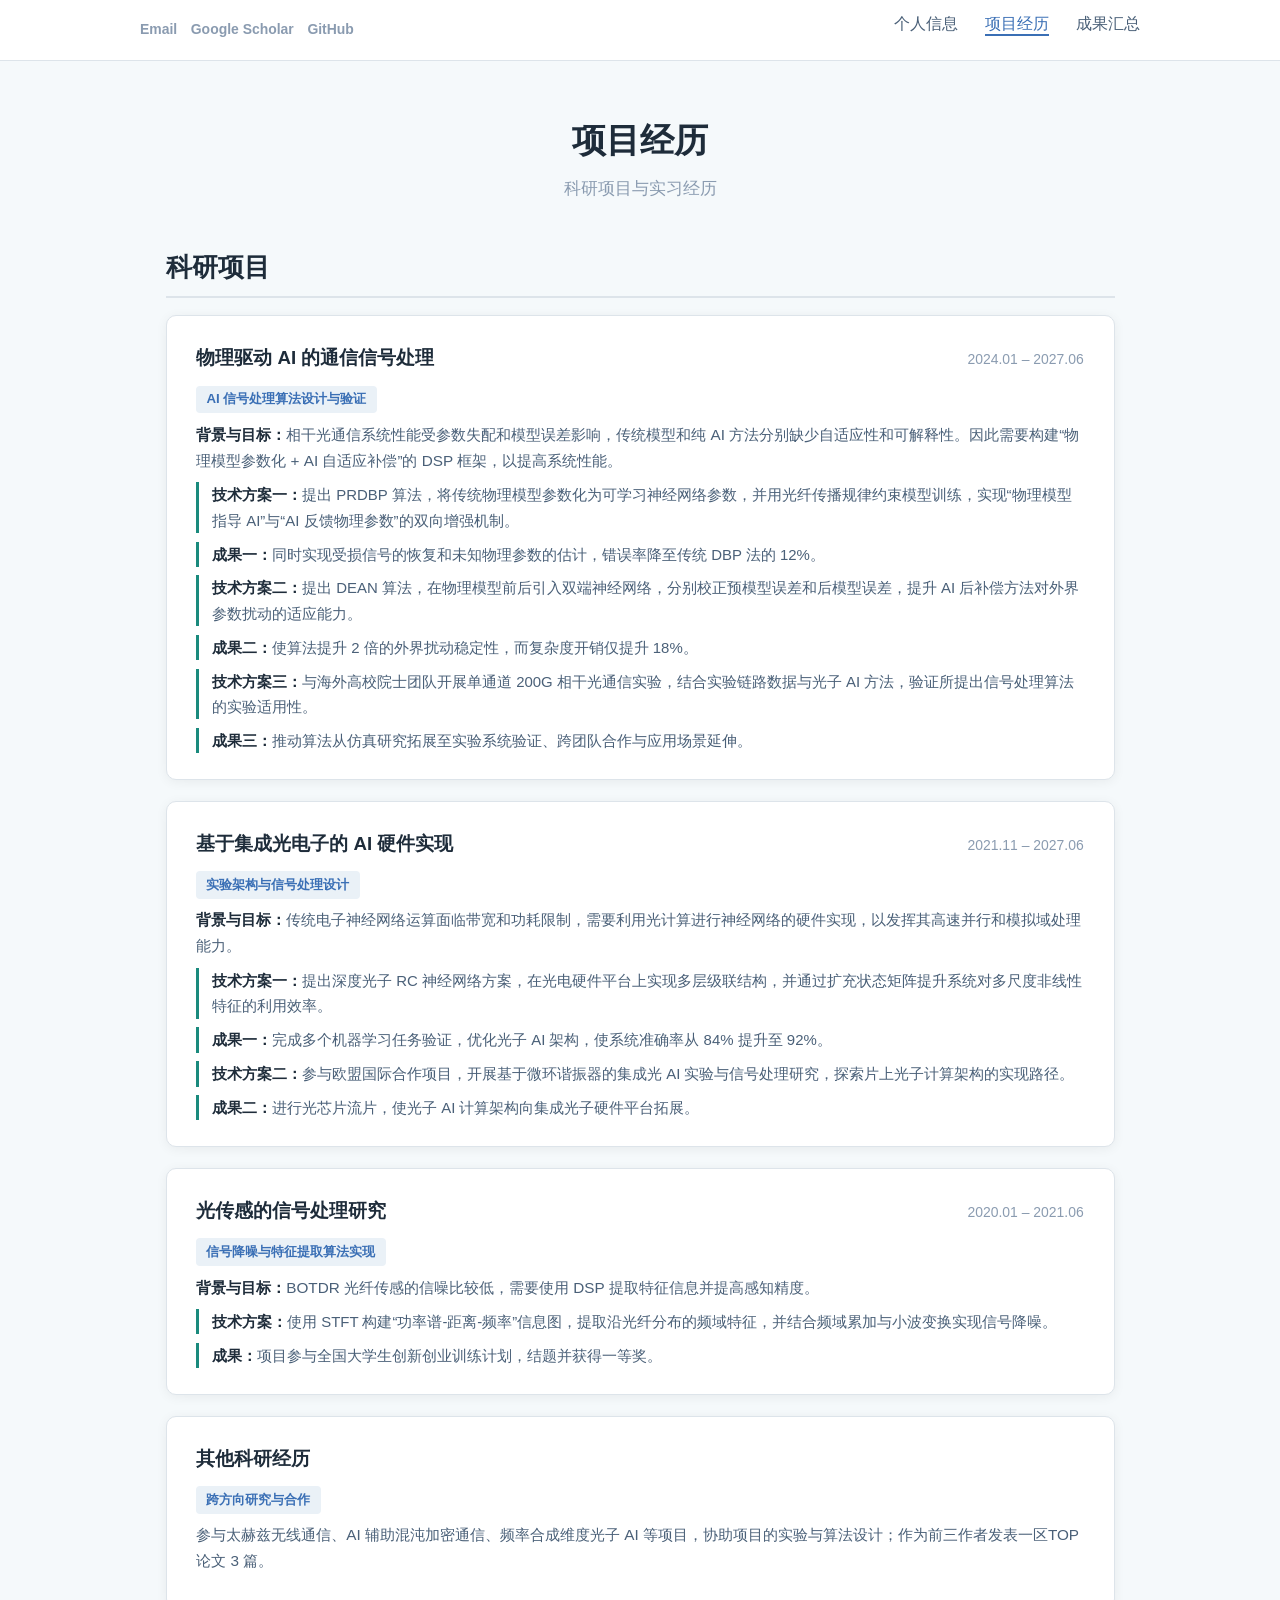
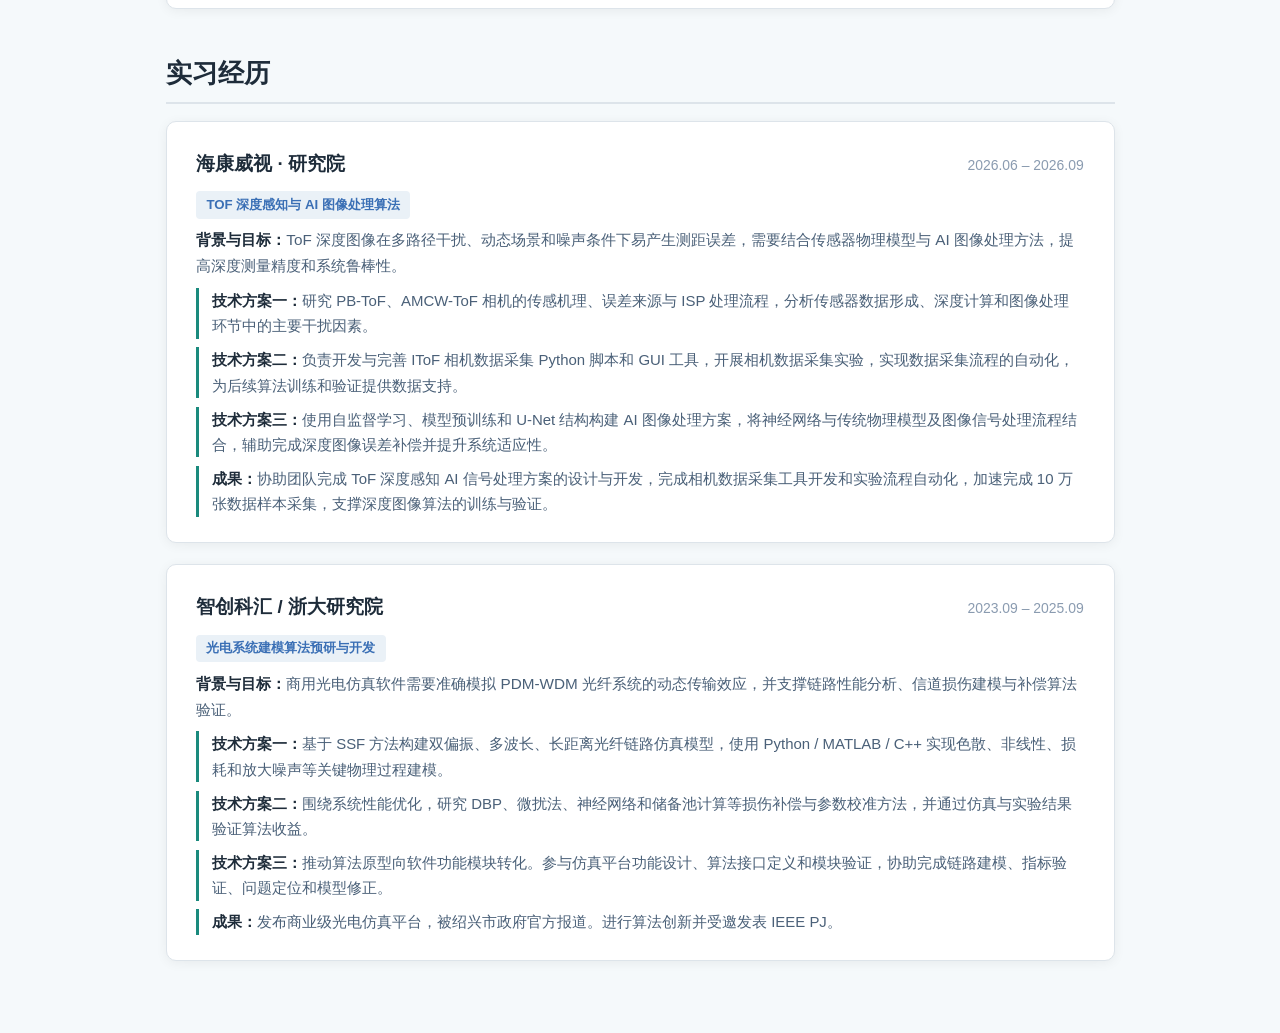
==== commit aa10ca59: "update pub" ====
--- a/projects.html
+++ b/projects.html
@@ -28,58 +28,19 @@
   <h1 style="text-align:center;">项目经历</h1>
   <p style="text-align:center;color:var(--muted);margin-bottom:2rem;">科研项目与实习经历</p>
 
-  <!-- ====== 实习经历 ====== -->
-  <h2>实习经历</h2>
-
-  <div class="proj-card">
-    <div class="proj-head">
-      <h3>海康威视 · 研究部（超新星项目）</h3>
-      <span class="proj-period">2026.06 – 2026.09</span>
-    </div>
-    <span class="proj-role">传感图像 AI 信号处理算法</span>
-    <div class="proj-goal"><strong>背景与目标：</strong>ToF 传感图像在多路径干扰、动态场景和噪声条件下易产生测距误差，需要使用 AI 算法结合物理模型提升系统鲁棒性。</div>
-    <div class="proj-outcome">
-      <strong>技术方案：</strong>调研 PB-ToF / AMCW-ToF 相机的传感机理、干扰来源与 ISP 流程；负责开发与完善 IToF 相机数据采集的 Python 脚本与 GUI 软件，并用于相机数据采集实验；使用基于自监督学习、模型预训练和 UNet 结构的 AI 算法辅助传统图像信号处理模型，提升系统性能。
-    </div>
-    <div class="proj-outcome" style="margin-top:.5rem;">
-      <strong>成果：</strong>协助团队完成 ToF 传感的 AI 信号处理设计与开发，以及数据采集软件的搭建与实验。
-    </div>
-  </div>
-
-  <div class="proj-card">
-    <div class="proj-head">
-      <h3>智创科汇 / 浙大研究院</h3>
-      <span class="proj-period">2023.09 – 2025.09</span>
-    </div>
-    <span class="proj-role">光电系统建模算法预研与开发</span>
-    <div class="proj-goal"><strong>背景与目标：</strong>商用光电仿真软件需要准确模拟 PDM-WDM 光纤系统的动态传输效应，并支撑链路性能分析、信道损伤建模与补偿算法验证。</div>
-    <div class="proj-outcome">
-      <strong>技术方案一：</strong>基于 SSF 方法构建双偏振、多波长、长距离光纤链路仿真模型，使用 Python / MATLAB / C++ 实现色散、非线性、损耗和放大噪声等关键物理过程建模。
-    </div>
-    <div class="proj-outcome" style="margin-top:.5rem;">
-      <strong>技术方案二：</strong>围绕系统性能优化，研究 DBP、微扰法、神经网络和储备池计算等损伤补偿与参数校准方法，并通过仿真与实验结果验证算法收益。
-    </div>
-    <div class="proj-outcome" style="margin-top:.5rem;">
-      <strong>技术方案三：</strong>推动算法原型向软件功能模块转化。参与仿真平台功能设计、算法接口定义和模块验证，协助完成链路建模、指标验证、问题定位和模型修正。
-    </div>
-    <div class="proj-outcome" style="margin-top:.5rem;">
-      <strong>成果：</strong>发布商业级光电仿真平台，被绍兴市政府官方报道。进行算法创新并受邀投稿 IEEE PJ。
-    </div>
-  </div>
-
   <!-- ====== 科研项目 ====== -->
   <h2>科研项目</h2>
 
   <!-- Project 1 -->
   <div class="proj-card">
     <div class="proj-head">
-      <h3>物理驱动 AI 的信号处理技术</h3>
+      <h3>物理驱动 AI 的通信信号处理</h3>
       <span class="proj-period">2024.01 – 2027.06</span>
     </div>
     <span class="proj-role">AI 信号处理算法设计与验证</span>
     <div class="proj-goal"><strong>背景与目标：</strong>相干光通信系统性能受参数失配和模型误差影响，传统模型和纯 AI 方法分别缺少自适应性和可解释性。因此需要构建“物理模型参数化 + AI 自适应补偿”的 DSP 框架，以提高系统性能。</div>
     <div class="proj-outcome">
-      <strong>技术方案一：</strong>提出 PRDBP 算法，将 DBP 物理传播参数转化为可学习神经网络参数，并用光纤传播规律约束模型训练，实现“物理模型指导 AI”与“AI 反馈物理参数”的双向机制。
+      <strong>技术方案一：</strong>提出 PRDBP 算法，将传统物理模型参数化为可学习神经网络参数，并用光纤传播规律约束模型训练，实现“物理模型指导 AI”与“AI 反馈物理参数”的双向增强机制。
     </div>
     <div class="proj-outcome" style="margin-top:.5rem;">
       <strong>成果一：</strong>同时实现受损信号的恢复和未知物理参数的估计，错误率降至传统 DBP 法的 12%。
@@ -101,7 +62,7 @@
   <!-- Project 2 -->
   <div class="proj-card">
     <div class="proj-head">
-      <h3>基于光子计算的 AI 硬件实现</h3>
+      <h3>基于集成光电子的 AI 硬件实现</h3>
       <span class="proj-period">2021.11 – 2027.06</span>
     </div>
     <span class="proj-role">实验架构与信号处理设计</span>
@@ -142,7 +103,52 @@
       <h3>其他科研经历</h3>
     </div>
     <span class="proj-role">跨方向研究与合作</span>
-    <div class="proj-goal">参与太赫兹无线通信、AI 辅助混沌加密通信、频率合成维度光子 AI 等研究；作为前三作者发表一区TOP论文 3 篇。</div>
+    <div class="proj-goal">参与太赫兹无线通信、AI 辅助混沌加密通信、频率合成维度光子 AI 等项目，协助项目的实验与算法设计；作为前三作者发表一区TOP论文 3 篇。</div>
+  </div>
+
+  <!-- ====== 实习经历 ====== -->
+  <h2>实习经历</h2>
+
+  <div class="proj-card">
+    <div class="proj-head">
+      <h3>海康威视 · 研究院</h3>
+      <span class="proj-period">2026.06 – 2026.09</span>
+    </div>
+    <span class="proj-role">TOF 深度感知与 AI 图像处理算法</span>
+    <div class="proj-goal"><strong>背景与目标：</strong>ToF 深度图像在多路径干扰、动态场景和噪声条件下易产生测距误差，需要结合传感器物理模型与 AI 图像处理方法，提高深度测量精度和系统鲁棒性。</div>
+    <div class="proj-outcome">
+      <strong>技术方案一：</strong>研究 PB-ToF、AMCW-ToF 相机的传感机理、误差来源与 ISP 处理流程，分析传感器数据形成、深度计算和图像处理环节中的主要干扰因素。
+    </div>
+    <div class="proj-outcome" style="margin-top:.5rem;">
+      <strong>技术方案二：</strong>负责开发与完善 IToF 相机数据采集 Python 脚本和 GUI 工具，开展相机数据采集实验，实现数据采集流程的自动化，为后续算法训练和验证提供数据支持。
+    </div>
+    <div class="proj-outcome" style="margin-top:.5rem;">
+      <strong>技术方案三：</strong>使用自监督学习、模型预训练和 U-Net 结构构建 AI 图像处理方案，将神经网络与传统物理模型及图像信号处理流程结合，辅助完成深度图像误差补偿并提升系统适应性。
+    </div>
+    <div class="proj-outcome" style="margin-top:.5rem;">
+      <strong>成果：</strong>协助团队完成 ToF 深度感知 AI 信号处理方案的设计与开发，完成相机数据采集工具开发和实验流程自动化，加速完成 10 万张数据样本采集，支撑深度图像算法的训练与验证。
+    </div>
+  </div>
+
+  <div class="proj-card">
+    <div class="proj-head">
+      <h3>智创科汇 / 浙大研究院</h3>
+      <span class="proj-period">2023.09 – 2025.09</span>
+    </div>
+    <span class="proj-role">光电系统建模算法预研与开发</span>
+    <div class="proj-goal"><strong>背景与目标：</strong>商用光电仿真软件需要准确模拟 PDM-WDM 光纤系统的动态传输效应，并支撑链路性能分析、信道损伤建模与补偿算法验证。</div>
+    <div class="proj-outcome">
+      <strong>技术方案一：</strong>基于 SSF 方法构建双偏振、多波长、长距离光纤链路仿真模型，使用 Python / MATLAB / C++ 实现色散、非线性、损耗和放大噪声等关键物理过程建模。
+    </div>
+    <div class="proj-outcome" style="margin-top:.5rem;">
+      <strong>技术方案二：</strong>围绕系统性能优化，研究 DBP、微扰法、神经网络和储备池计算等损伤补偿与参数校准方法，并通过仿真与实验结果验证算法收益。
+    </div>
+    <div class="proj-outcome" style="margin-top:.5rem;">
+      <strong>技术方案三：</strong>推动算法原型向软件功能模块转化。参与仿真平台功能设计、算法接口定义和模块验证，协助完成链路建模、指标验证、问题定位和模型修正。
+    </div>
+    <div class="proj-outcome" style="margin-top:.5rem;">
+      <strong>成果：</strong>发布商业级光电仿真平台，被绍兴市政府官方报道。进行算法创新并受邀发表 IEEE PJ。
+    </div>
   </div>
 
 </main>
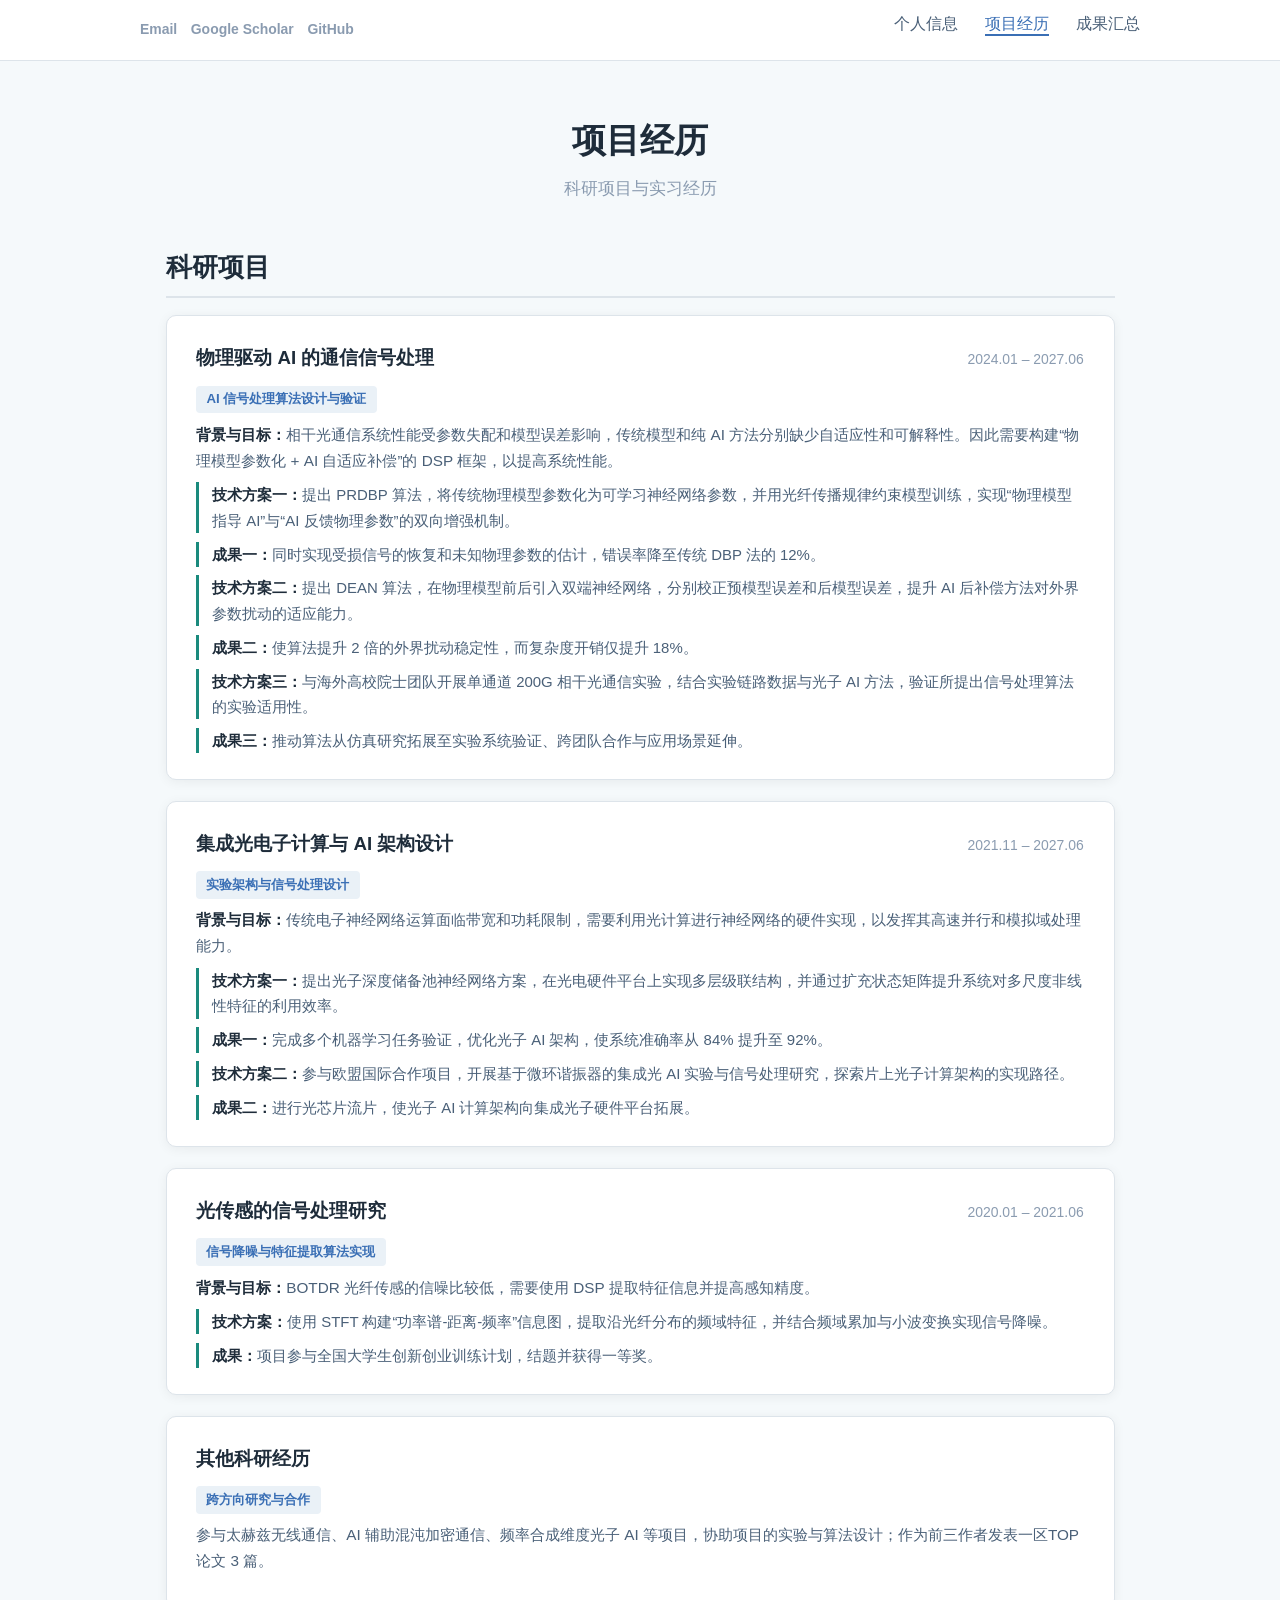
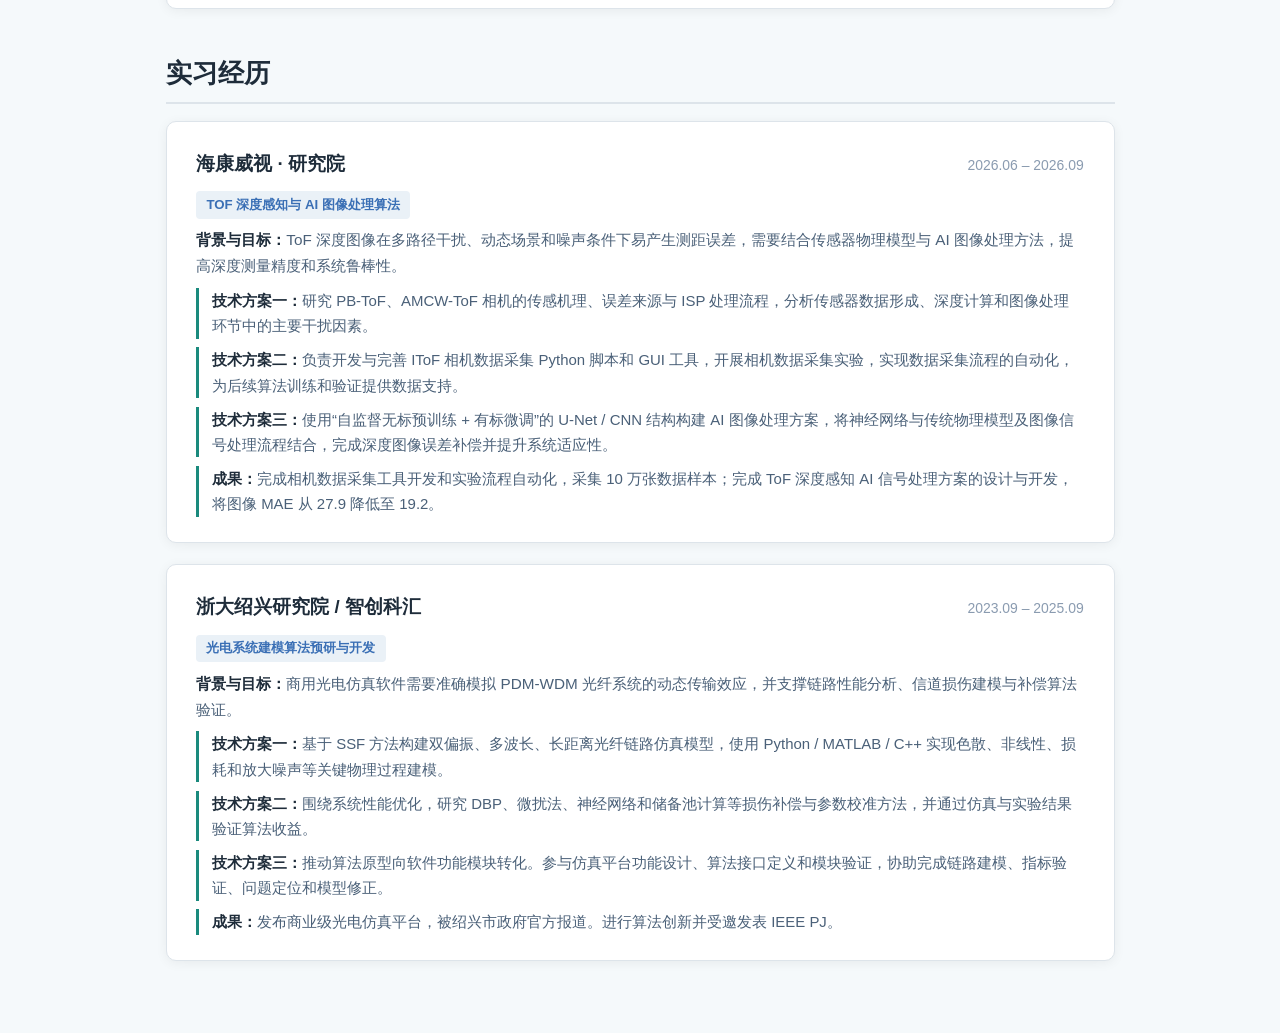
==== commit b5dd9ad2: "Update portfolio content from latest resumes" ====
--- a/projects.html
+++ b/projects.html
@@ -62,13 +62,13 @@
   <!-- Project 2 -->
   <div class="proj-card">
     <div class="proj-head">
-      <h3>基于集成光电子的 AI 硬件实现</h3>
+      <h3>集成光电子计算与 AI 架构设计</h3>
       <span class="proj-period">2021.11 – 2027.06</span>
     </div>
     <span class="proj-role">实验架构与信号处理设计</span>
     <div class="proj-goal"><strong>背景与目标：</strong>传统电子神经网络运算面临带宽和功耗限制，需要利用光计算进行神经网络的硬件实现，以发挥其高速并行和模拟域处理能力。</div>
     <div class="proj-outcome">
-      <strong>技术方案一：</strong>提出深度光子 RC 神经网络方案，在光电硬件平台上实现多层级联结构，并通过扩充状态矩阵提升系统对多尺度非线性特征的利用效率。
+      <strong>技术方案一：</strong>提出光子深度储备池神经网络方案，在光电硬件平台上实现多层级联结构，并通过扩充状态矩阵提升系统对多尺度非线性特征的利用效率。
     </div>
     <div class="proj-outcome" style="margin-top:.5rem;">
       <strong>成果一：</strong>完成多个机器学习任务验证，优化光子 AI 架构，使系统准确率从 84% 提升至 92%。
@@ -123,16 +123,16 @@
       <strong>技术方案二：</strong>负责开发与完善 IToF 相机数据采集 Python 脚本和 GUI 工具，开展相机数据采集实验，实现数据采集流程的自动化，为后续算法训练和验证提供数据支持。
     </div>
     <div class="proj-outcome" style="margin-top:.5rem;">
-      <strong>技术方案三：</strong>使用自监督学习、模型预训练和 U-Net 结构构建 AI 图像处理方案，将神经网络与传统物理模型及图像信号处理流程结合，辅助完成深度图像误差补偿并提升系统适应性。
+      <strong>技术方案三：</strong>使用“自监督无标预训练 + 有标微调”的 U-Net / CNN 结构构建 AI 图像处理方案，将神经网络与传统物理模型及图像信号处理流程结合，完成深度图像误差补偿并提升系统适应性。
     </div>
     <div class="proj-outcome" style="margin-top:.5rem;">
-      <strong>成果：</strong>协助团队完成 ToF 深度感知 AI 信号处理方案的设计与开发，完成相机数据采集工具开发和实验流程自动化，加速完成 10 万张数据样本采集，支撑深度图像算法的训练与验证。
+      <strong>成果：</strong>完成相机数据采集工具开发和实验流程自动化，采集 10 万张数据样本；完成 ToF 深度感知 AI 信号处理方案的设计与开发，将图像 MAE 从 27.9 降低至 19.2。
     </div>
   </div>
 
   <div class="proj-card">
     <div class="proj-head">
-      <h3>智创科汇 / 浙大研究院</h3>
+      <h3>浙大绍兴研究院 / 智创科汇</h3>
       <span class="proj-period">2023.09 – 2025.09</span>
     </div>
     <span class="proj-role">光电系统建模算法预研与开发</span>
